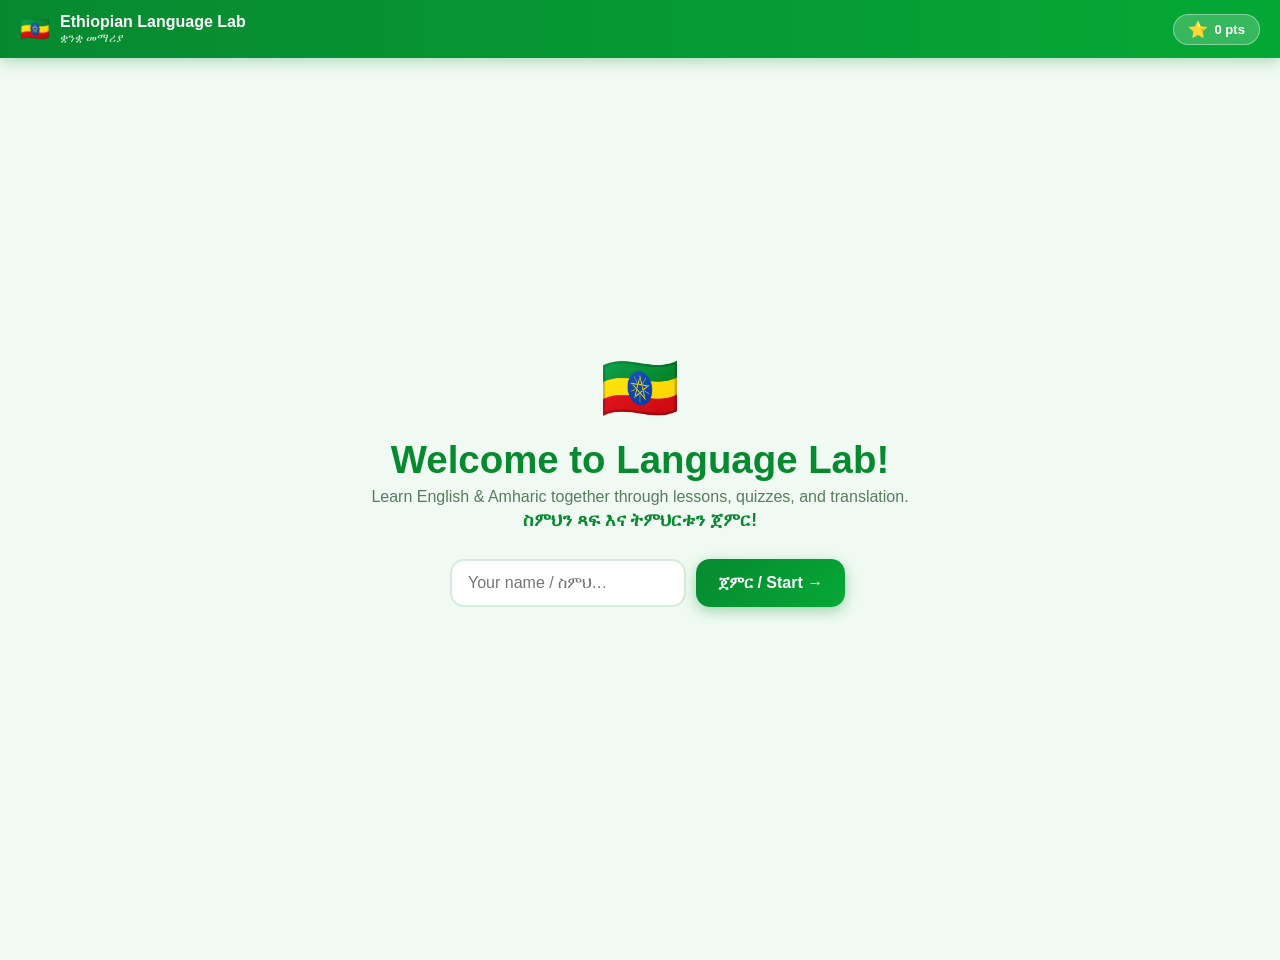
==== English-Amharic-Scratch/templates/index.html @ 26a490f3 "Initial commit: memihr ai — Ethiopian AI Learning Suite (INSA Summer Camp 2026)" ====
<!DOCTYPE html>
<html lang="en">
<head>
<meta charset="UTF-8">
<meta name="viewport" content="width=device-width, initial-scale=1.0">
<title>የቋንቋ ትምህርት — Learn Amharic & English 🇪🇹</title>
<style>
/* ── Reset ── */
*, *::before, *::after { box-sizing: border-box; margin: 0; padding: 0; }

/* ── Tokens — Ethiopian flag palette extended ── */
:root {
  --et-green:   #078930;
  --et-yellow:  #FCDD09;
  --et-red:     #DA121A;
  --et-blue:    #0F47AF;   /* star on the flag */
  --bg:         #f0faf2;
  --card:       #ffffff;
  --border:     #d4edda;
  --text:       #1a2e1c;
  --muted:      #5a7a5e;
  --accent:     #078930;
  --accent2:    #FCDD09;
  --danger:     #DA121A;
  --radius:     20px;
  --shadow:     0 8px 32px rgba(7,137,48,.12);
}

/* ── Base ── */
body {
  font-family: "Segoe UI", Tahoma, "Noto Serif Ethiopic", sans-serif;
  background: var(--bg);
  color: var(--text);
  min-height: 100vh;
  padding-bottom: 60px;
}

/* ── Top bar ── */
.topbar {
  background: linear-gradient(90deg, var(--et-green) 0%, #05a836 100%);
  color: #fff;
  padding: 0 20px;
  display: flex;
  align-items: center;
  justify-content: space-between;
  height: 58px;
  box-shadow: 0 3px 14px rgba(7,137,48,.3);
  position: sticky;
  top: 0;
  z-index: 100;
}
.topbar-brand { display: flex; align-items: center; gap: 10px; }
.topbar-flag  { font-size: 1.5rem; }
.topbar-title { font-size: 1rem; font-weight: 800; line-height: 1.2; }
.topbar-title small { font-weight: 400; font-size: .75rem; opacity: .85; display: block; }

.score-badge {
  background: rgba(255,255,255,.2);
  border: 1.5px solid rgba(255,255,255,.4);
  border-radius: 40px;
  padding: 5px 14px;
  font-size: .82rem;
  font-weight: 700;
  display: flex; align-items: center; gap: 6px;
  cursor: pointer;
}
.score-badge .star { color: var(--et-yellow); font-size: 1rem; }

/* ── Welcome / Name screen ── */
#welcome-screen {
  display: flex;
  flex-direction: column;
  align-items: center;
  justify-content: center;
  min-height: calc(100vh - 58px);
  padding: 24px;
  text-align: center;
  animation: fadeUp .5s ease both;
}
.welcome-flag { font-size: 4rem; margin-bottom: 12px; }
.welcome-title {
  font-size: clamp(1.6rem, 6vw, 2.4rem);
  font-weight: 900;
  color: var(--et-green);
  margin-bottom: 6px;
}
.welcome-sub  { color: var(--muted); font-size: 1rem; margin-bottom: 28px; }
.welcome-sub .am { font-size: 1.1rem; color: var(--et-green); font-weight: 700; display: block; margin-top: 4px; }

.name-row { display: flex; gap: 10px; width: 100%; max-width: 380px; }
.name-row input {
  flex: 1;
  border: 2.5px solid var(--border);
  border-radius: 14px;
  padding: 13px 16px;
  font-size: 1rem;
  font-family: inherit;
  color: var(--text);
  background: #fff;
  transition: border-color .2s;
}
.name-row input:focus { outline: none; border-color: var(--et-green); }
.btn-start {
  background: linear-gradient(135deg, var(--et-green), #05a836);
  color: #fff;
  border: none;
  border-radius: 14px;
  padding: 13px 22px;
  font-size: 1rem;
  font-weight: 800;
  cursor: pointer;
  transition: transform .14s, box-shadow .14s;
  box-shadow: 0 4px 14px rgba(7,137,48,.35);
  white-space: nowrap;
}
.btn-start:hover { transform: translateY(-2px); box-shadow: 0 6px 20px rgba(7,137,48,.45); }

/* ── Main app (hidden until name entered) ── */
#app { display: none; }

/* ── Mode nav ── */
.mode-nav {
  display: flex;
  justify-content: center;
  gap: 10px;
  padding: 18px 16px 4px;
  flex-wrap: wrap;
}
.mode-btn {
  background: #fff;
  border: 2.5px solid var(--border);
  border-radius: 40px;
  padding: 9px 20px;
  font-size: .88rem;
  font-weight: 700;
  cursor: pointer;
  transition: all .18s;
  color: var(--muted);
  display: flex; align-items: center; gap: 6px;
}
.mode-btn:hover { border-color: var(--et-green); color: var(--et-green); }
.mode-btn.active {
  background: var(--et-green);
  border-color: var(--et-green);
  color: #fff;
  box-shadow: 0 3px 12px rgba(7,137,48,.3);
}
.mode-btn .badge-new {
  background: var(--et-red);
  color: #fff;
  font-size: .6rem;
  border-radius: 20px;
  padding: 1px 5px;
  font-weight: 800;
}

/* ── Page container ── */
.page { display: none; padding: 18px 12px; max-width: 780px; margin: 0 auto; }
.page.active { display: block; animation: fadeUp .3s ease both; }

/* ── Daily word card ── */
.daily-card {
  background: linear-gradient(135deg, #fff9e0, #fffdf0);
  border: 2px solid var(--et-yellow);
  border-radius: var(--radius);
  padding: 18px 20px;
  margin-bottom: 20px;
  display: flex;
  align-items: center;
  gap: 16px;
  box-shadow: 0 3px 14px rgba(252,221,9,.2);
}
.daily-icon { font-size: 2rem; flex-shrink: 0; }
.daily-text .label { font-size: .72rem; font-weight: 800; text-transform: uppercase; color: #a07800; letter-spacing: .08em; }
.daily-text .en  { font-size: 1.3rem; font-weight: 800; color: var(--text); }
.daily-text .am  { font-size: 1.5rem; font-weight: 900; color: var(--et-green); }
.daily-text .hint { font-size: .8rem; color: var(--muted); margin-top: 2px; }

/* ── Section card ── */
.sec-card {
  background: var(--card);
  border-radius: var(--radius);
  box-shadow: var(--shadow);
  padding: 24px 20px 28px;
  margin-bottom: 20px;
}
.sec-title {
  font-size: 1.1rem;
  font-weight: 800;
  color: var(--et-green);
  margin-bottom: 4px;
}
.sec-title .am { font-size: .9rem; color: var(--muted); font-weight: 600; display: inline; margin-left: 6px; }
.sec-desc { font-size: .85rem; color: var(--muted); margin-bottom: 16px; }

/* ── Category pills ── */
.cat-row {
  display: flex;
  flex-wrap: wrap;
  gap: 8px;
  margin-bottom: 16px;
}
.cat-pill {
  background: #f4f8f5;
  border: 2px solid var(--border);
  border-radius: 40px;
  padding: 6px 14px;
  font-size: .82rem;
  font-weight: 700;
  cursor: pointer;
  transition: all .16s;
  white-space: nowrap;
  color: var(--muted);
}
.cat-pill:hover  { border-color: var(--et-green); color: var(--et-green); }
.cat-pill.active { background: var(--et-green); color: #fff; border-color: var(--et-green); }

/* ── Lesson card (one word at a time) ── */
.lesson-card {
  background: linear-gradient(160deg, #f0faf2 0%, #e8f5ff 100%);
  border: 2px solid #b8e6c4;
  border-radius: var(--radius);
  padding: 28px 24px;
  text-align: center;
  margin-bottom: 20px;
  min-height: 200px;
  display: flex;
  flex-direction: column;
  align-items: center;
  justify-content: center;
  gap: 10px;
  animation: popIn .3s cubic-bezier(.34,1.56,.64,1) both;
}
.lesson-progress-text { font-size: .78rem; color: var(--muted); font-weight: 700; letter-spacing: .06em; text-transform: uppercase; }
.lesson-en {
  font-size: clamp(2rem, 8vw, 3.2rem);
  font-weight: 900;
  color: var(--text);
  line-height: 1;
}
.lesson-am {
  font-size: clamp(2.2rem, 9vw, 3.6rem);
  font-weight: 900;
  color: var(--et-green);
  line-height: 1.1;
}
.lesson-example {
  background: rgba(255,255,255,.8);
  border: 1.5px solid #d4edda;
  border-radius: 12px;
  padding: 10px 16px;
  font-size: .88rem;
  color: var(--muted);
  max-width: 420px;
  line-height: 1.5;
}
.lesson-example strong { color: var(--et-green); }

.lesson-nav {
  display: flex;
  gap: 10px;
  justify-content: center;
  flex-wrap: wrap;
  margin-top: 8px;
}

/* ── Progress bar ── */
.progress-bar-wrap {
  background: #e8f5eb;
  border-radius: 40px;
  height: 10px;
  margin-bottom: 16px;
  overflow: hidden;
}
.progress-bar-fill {
  height: 100%;
  background: linear-gradient(90deg, var(--et-green), #05c940);
  border-radius: 40px;
  transition: width .4s ease;
}

/* ── Word grid (learn mode browsing) ── */
.word-grid {
  display: grid;
  grid-template-columns: repeat(auto-fill, minmax(130px, 1fr));
  gap: 10px;
}
.word-tile {
  background: #fff;
  border: 2px solid var(--border);
  border-radius: 14px;
  padding: 12px 10px;
  text-align: center;
  cursor: pointer;
  transition: all .16s;
}
.word-tile:hover {
  border-color: var(--et-green);
  box-shadow: 0 3px 12px rgba(7,137,48,.15);
  transform: translateY(-2px);
}
.word-tile .w-en { font-size: 1rem; font-weight: 700; color: var(--text); }
.word-tile .w-am { font-size: 1.2rem; font-weight: 800; color: var(--et-green); margin-top: 4px; }
.word-tile.learned { background: #eafaf0; border-color: var(--et-green); }
.word-tile.learned::after { content: "✓"; position: absolute; top: 6px; right: 8px; color: var(--et-green); font-size: .75rem; font-weight: 900; }
.word-tile { position: relative; }

/* ── Quiz ── */
.quiz-score-bar {
  display: flex;
  align-items: center;
  justify-content: space-between;
  margin-bottom: 18px;
  flex-wrap: wrap;
  gap: 8px;
}
.streak-display {
  background: #fff9e0;
  border: 2px solid var(--et-yellow);
  border-radius: 40px;
  padding: 5px 14px;
  font-size: .85rem;
  font-weight: 800;
  color: #7a5f00;
}
.score-display {
  background: #eafaf0;
  border: 2px solid var(--et-green);
  border-radius: 40px;
  padding: 5px 14px;
  font-size: .85rem;
  font-weight: 800;
  color: var(--et-green);
}

.quiz-question-card {
  background: linear-gradient(135deg, #1a3a1e, #0d5c24);
  border-radius: var(--radius);
  padding: 32px 24px;
  text-align: center;
  margin-bottom: 16px;
  color: #fff;
  box-shadow: 0 6px 24px rgba(7,137,48,.3);
}
.quiz-q-label { font-size: .75rem; letter-spacing: .1em; text-transform: uppercase; opacity: .7; margin-bottom: 6px; }
.quiz-q-en {
  font-size: clamp(2rem, 9vw, 4rem);
  font-weight: 900;
  color: var(--et-yellow);
  line-height: 1;
  text-shadow: 2px 2px 8px rgba(0,0,0,.3);
}
.quiz-q-hint { font-size: .85rem; opacity: .65; margin-top: 8px; }

.choices-grid {
  display: grid;
  grid-template-columns: 1fr 1fr;
  gap: 10px;
  margin-bottom: 16px;
}
.choice-btn {
  background: #fff;
  border: 2.5px solid var(--border);
  border-radius: 14px;
  padding: 16px 12px;
  font-size: 1.4rem;
  font-weight: 900;
  cursor: pointer;
  transition: all .16s;
  color: var(--text);
  font-family: "Noto Serif Ethiopic", "Segoe UI", inherit;
}
.choice-btn:hover:not(:disabled) {
  border-color: var(--et-green);
  background: #f0faf2;
  transform: scale(1.03);
}
.choice-btn.correct {
  background: #d4f5e2;
  border-color: var(--et-green);
  color: var(--et-green);
  animation: correctPop .3s ease both;
}
.choice-btn.wrong {
  background: #ffe0e0;
  border-color: var(--et-red);
  color: var(--et-red);
  animation: shake .3s ease both;
}
.choice-btn:disabled { cursor: default; }

.quiz-feedback {
  text-align: center;
  font-size: 1rem;
  font-weight: 800;
  padding: 12px 16px;
  border-radius: 14px;
  margin-bottom: 14px;
  display: none;
  animation: fadeUp .25s ease both;
}
.quiz-feedback.correct-fb { background: #d4f5e2; color: var(--et-green); display: block; }
.quiz-feedback.wrong-fb   { background: #ffe0e0; color: var(--et-red);   display: block; }

/* ── Translate mode ── */
.translate-chips-row {
  display: flex; flex-wrap: wrap; gap: 7px;
  margin-bottom: 14px;
}
.tr-chip {
  background: #fff;
  border: 2px solid var(--border);
  border-radius: 40px;
  padding: 5px 13px;
  font-size: .85rem;
  font-weight: 700;
  cursor: pointer;
  transition: all .14s;
  display: flex; align-items: center; gap: 5px;
  color: var(--text);
}
.tr-chip .chip-am { color: var(--et-green); font-size: 1rem; }
.tr-chip:hover {
  border-color: var(--et-green);
  background: #f0faf2;
  transform: translateY(-1px);
}

.translate-box-wrap { position: relative; margin-bottom: 14px; }
textarea.tr-input {
  width: 100%;
  min-height: 90px;
  border: 2.5px solid var(--border);
  border-radius: 14px;
  padding: 14px 16px 36px;
  font-size: 1.05rem;
  font-family: inherit;
  resize: vertical;
  color: var(--text);
  background: #fafcfa;
  transition: border-color .2s;
  line-height: 1.5;
}
textarea.tr-input:focus { outline: none; border-color: var(--et-green); background: #fff; }
textarea.tr-input::placeholder { color: #aac4ae; }
.tr-char-count {
  position: absolute; bottom: 10px; right: 14px;
  font-size: .72rem; color: var(--muted); pointer-events: none;
}
.tr-char-count.warn { color: var(--et-red); font-weight: 700; }

.result-panel {
  background: linear-gradient(135deg, #eafaf0, #e8f5ff);
  border: 2px solid #b8e6c4;
  border-radius: var(--radius);
  padding: 20px 22px;
  display: none;
  animation: popIn .35s cubic-bezier(.34,1.56,.64,1) both;
}
.result-panel.visible { display: block; }
.result-panel .rp-label { font-size: .72rem; font-weight: 800; text-transform: uppercase; letter-spacing: .08em; color: var(--muted); margin-bottom: 8px; }
.result-panel .rp-en { font-size: .95rem; color: var(--muted); margin-bottom: 6px; }
.result-panel .rp-am { font-size: 1.8rem; font-weight: 900; color: var(--et-green); line-height: 1.2; }
.result-panel .rp-cheer { font-size: .88rem; font-weight: 700; color: #1a2e1c; margin-top: 8px; }

/* ── Message bar ── */
.msg-bar {
  border-radius: 12px; padding: 10px 14px; font-size: .9rem;
  font-weight: 700; display: none; margin: 10px 0;
  align-items: flex-start; gap: 7px; animation: slideDown .2s ease;
}
.msg-bar.err  { background: #ffe0e0; color: var(--et-red); border: 1.5px solid #f5b8b8; display: flex; }
.msg-bar.hint { background: #fffbe6; color: #7a5f00; border: 1.5px solid var(--et-yellow); display: flex; }

/* ── Buttons ── */
.btn {
  border: none; border-radius: 40px;
  padding: 11px 24px; font-size: .95rem;
  font-weight: 800; cursor: pointer;
  display: inline-flex; align-items: center; gap: 7px;
  transition: transform .14s, box-shadow .14s, opacity .14s;
  font-family: inherit;
}
.btn:active  { transform: scale(.96); }
.btn:disabled { opacity: .5; cursor: default; pointer-events: none; }

.btn-primary {
  background: linear-gradient(135deg, var(--et-green), #05a836);
  color: #fff;
  box-shadow: 0 4px 14px rgba(7,137,48,.3);
}
.btn-primary:hover { transform: translateY(-2px); box-shadow: 0 6px 20px rgba(7,137,48,.4); }

.btn-yellow {
  background: linear-gradient(135deg, var(--et-yellow), #f5c800);
  color: #4a3800;
  box-shadow: 0 4px 14px rgba(252,221,9,.35);
}
.btn-yellow:hover { transform: translateY(-2px); }

.btn-ghost {
  background: #f4f8f5; color: var(--muted);
  padding: 9px 18px; font-size: .85rem;
}
.btn-ghost:hover { background: #e8f0ea; color: var(--text); }

.btn-red {
  background: linear-gradient(135deg, var(--et-red), #f03030);
  color: #fff;
  box-shadow: 0 4px 14px rgba(218,18,26,.25);
}

/* ── Stars earned popup ── */
.stars-popup {
  position: fixed;
  top: 70px; right: 16px;
  background: #fff;
  border: 2px solid var(--et-yellow);
  border-radius: 16px;
  padding: 12px 18px;
  font-size: .9rem;
  font-weight: 800;
  color: #7a5f00;
  box-shadow: 0 6px 24px rgba(0,0,0,.12);
  z-index: 200;
  display: none;
  animation: slideDown .25s ease both;
}
.stars-popup.show { display: block; }

/* ── Loading dots ── */
.dots span {
  display: inline-block; width: 7px; height: 7px;
  border-radius: 50%; background: #fff; margin: 0 2px;
  animation: bounce 1s infinite;
}
.dots span:nth-child(2) { animation-delay: .15s; }
.dots span:nth-child(3) { animation-delay: .3s;  }

/* ── Keyframes ── */
@keyframes fadeUp   { from { opacity:0; transform:translateY(14px); } to { opacity:1; transform:translateY(0); } }
@keyframes popIn    { from { opacity:0; transform:scale(.82); }       to { opacity:1; transform:scale(1); } }
@keyframes slideDown{ from { opacity:0; transform:translateY(-8px); } to { opacity:1; transform:translateY(0); } }
@keyframes bounce   { 0%,80%,100%{transform:scale(0);} 40%{transform:scale(1);} }
@keyframes correctPop { 0%{transform:scale(1);} 50%{transform:scale(1.08);} 100%{transform:scale(1);} }
@keyframes shake { 0%,100%{transform:translateX(0);} 25%{transform:translateX(-6px);} 75%{transform:translateX(6px);} }

/* ── Responsive ── */
@media (max-width: 500px) {
  .choices-grid { grid-template-columns: 1fr; }
  .lesson-nav   { flex-direction: column; align-items: center; }
}
</style>
</head>
<body>

<!-- ══════════════════════════════════════════════
     TOP BAR
═══════════════════════════════════════════════ -->
<nav class="topbar" role="navigation">
  <div class="topbar-brand">
    <span class="topbar-flag">🇪🇹</span>
    <div class="topbar-title">
      Ethiopian Language Lab
      <small>ቋንቋ መማሪያ</small>
    </div>
  </div>
  <div class="score-badge" id="score-badge" title="Your score / ውጤትህ">
    <span class="star">⭐</span>
    <span id="badge-score">0 pts</span>
  </div>
</nav>

<!-- Stars popup -->
<div class="stars-popup" id="stars-popup"></div>

<!-- ══════════════════════════════════════════════
     WELCOME SCREEN
═══════════════════════════════════════════════ -->
<div id="welcome-screen">
  <div class="welcome-flag">🇪🇹</div>
  <h1 class="welcome-title">Welcome to Language Lab!</h1>
  <p class="welcome-sub">
    Learn English &amp; Amharic together through lessons, quizzes, and translation.
    <span class="am">ስምህን ጻፍ እና ትምህርቱን ጀምር!</span>
  </p>
  <div class="name-row">
    <input type="text" id="name-input" placeholder="Your name / ስምህ…" maxlength="30" autocomplete="off" />
    <button class="btn-start" id="start-btn">ጀምር / Start →</button>
  </div>
</div>

<!-- ══════════════════════════════════════════════
     MAIN APP
═══════════════════════════════════════════════ -->
<div id="app">

  <!-- Mode nav -->
  <nav class="mode-nav" role="tablist" aria-label="Learning modes">
    <button class="mode-btn active" data-mode="lesson"    role="tab" aria-selected="true">
      📖 Lesson <span class="badge-new am" style="font-size:.7rem;color:var(--muted)">ትምህርት</span>
    </button>
    <button class="mode-btn"        data-mode="quiz"      role="tab" aria-selected="false">
      🧠 Quiz <span class="badge-new am" style="font-size:.7rem;color:var(--muted)">ፈተና</span>
    </button>
    <button class="mode-btn"        data-mode="translate" role="tab" aria-selected="false">
      🌍 Translate <span class="badge-new am" style="font-size:.7rem;color:var(--muted)">ተርጉም</span>
    </button>
  </nav>

  <!-- ── LESSON PAGE ── -->
  <div class="page active" id="page-lesson">

    <!-- Daily word -->
    <div class="daily-card" id="daily-card">
      <div class="daily-icon">📅</div>
      <div class="daily-text">
        <div class="label">Word of the Day / የዛሬ ቃል</div>
        <div class="en" id="daily-en">…</div>
        <div class="am" id="daily-am">…</div>
        <div class="hint" id="daily-hint"></div>
      </div>
    </div>

    <div class="sec-card">
      <div class="sec-title">Choose a Topic <span class="am">/ ርዕሰ ጉዳይ ምረጥ</span></div>
      <div class="sec-desc">Pick a category, then go word by word. / ምድብ ምረጥ፣ ቃል በቃል ተማር።</div>
      <div class="cat-row" id="lesson-cats"></div>
    </div>

    <div class="sec-card" id="lesson-card-wrap" style="display:none">
      <!-- Progress bar -->
      <div class="progress-bar-wrap">
        <div class="progress-bar-fill" id="lesson-progress-fill" style="width:0%"></div>
      </div>

      <!-- Word display -->
      <div class="lesson-card" id="lesson-display">
        <div class="lesson-progress-text" id="lesson-pos">1 / 10</div>
        <div class="lesson-en" id="lesson-en">cat</div>
        <div class="lesson-am" id="lesson-am">ድመት</div>
        <div class="lesson-example" id="lesson-example"></div>
      </div>

      <!-- Nav buttons -->
      <div class="lesson-nav">
        <button class="btn btn-ghost"    id="lesson-prev-btn">← Previous / ቀዳሚ</button>
        <button class="btn btn-primary"  id="lesson-next-btn">Next / ቀጣይ →</button>
        <button class="btn btn-yellow"   id="lesson-quiz-btn">Test me! / ፈትነኝ 🧠</button>
      </div>
    </div>

    <!-- Browse all words in category -->
    <div class="sec-card" id="browse-card" style="display:none">
      <div class="sec-title">All Words <span class="am">/ ሁሉም ቃላት</span></div>
      <div class="word-grid" id="browse-grid"></div>
    </div>

  </div><!-- /lesson page -->

  <!-- ── QUIZ PAGE ── -->
  <div class="page" id="page-quiz">

    <div class="sec-card">
      <div class="sec-title">Quiz Mode <span class="am">/ የፈተና ሁነታ</span></div>
      <div class="sec-desc">See the English word — pick the right Amharic! / እንግሊዝኛ ቃሉን ይዩ — ትክክለኛ አማርኛ ምረጡ!</div>

      <div class="quiz-score-bar">
        <div class="streak-display">🔥 Streak: <span id="streak-count">0</span></div>
        <div class="score-display">⭐ Score: <span id="quiz-score-count">0</span></div>
        <button class="btn btn-ghost" id="quiz-cat-btn" style="font-size:.8rem;padding:6px 14px">Category / ምድብ ▼</button>
      </div>

      <!-- Category selector (collapsible) -->
      <div id="quiz-cat-panel" style="display:none; margin-bottom:14px;">
        <div class="cat-row" id="quiz-cats"></div>
      </div>

      <div class="quiz-question-card">
        <div class="quiz-q-label">What is this in Amharic? / በአማርኛ ምን ይባላል?</div>
        <div class="quiz-q-en"  id="quiz-word">…</div>
        <div class="quiz-q-hint" id="quiz-hint"></div>
      </div>

      <div class="choices-grid" id="choices-grid"></div>

      <div class="quiz-feedback" id="quiz-feedback"></div>

      <div style="display:flex; gap:10px; flex-wrap:wrap;">
        <button class="btn btn-primary" id="next-q-btn" style="display:none">Next Question / ቀጣይ →</button>
        <button class="btn btn-ghost"   id="skip-q-btn">Skip / ዝለል</button>
      </div>
    </div>

  </div><!-- /quiz page -->

  <!-- ── TRANSLATE PAGE ── -->
  <div class="page" id="page-translate">

    <div class="sec-card">
      <div class="sec-title">Free Translation <span class="am">/ ነጻ ትርጉም</span></div>
      <div class="sec-desc">Type any English sentence and the AI translates it to Amharic. / ማንኛውንም እንግሊዝኛ ዓረፍተ ነገር ጻፍ — AI ወደ አማርኛ ይተረጉምልሃል።</div>

      <!-- Quick word chips (top 3 categories) -->
      <div style="margin-bottom:10px;">
        <div style="font-size:.75rem;font-weight:800;text-transform:uppercase;letter-spacing:.07em;color:var(--muted);margin-bottom:8px;">
          Quick Words / ፈጣን ቃላት
        </div>
        <div class="cat-row" id="tr-cat-row"></div>
        <div class="translate-chips-row" id="tr-chips"></div>
      </div>

      <div class="translate-box-wrap">
        <textarea class="tr-input" id="tr-input"
          placeholder="Type English here… / እዚህ እንግሊዝኛ ጻፍ…&#10;e.g. The lion is strong."
          maxlength="200" rows="3" aria-label="English text to translate"></textarea>
        <span class="tr-char-count" id="tr-char-count">0 / 200</span>
      </div>

      <div class="msg-bar" id="tr-msg" role="alert"></div>

      <div style="display:flex; gap:10px; flex-wrap:wrap; margin-bottom:16px;">
        <button class="btn btn-primary" id="tr-btn">🌍 Translate / ተርጉም</button>
        <button class="btn btn-ghost"   id="tr-clear-btn">🗑️ Clear / ሰርዝ</button>
      </div>

      <div class="result-panel" id="tr-result">
        <div class="rp-label">🇪🇹 Amharic Translation / የአማርኛ ትርጉም</div>
        <div class="rp-en"  id="tr-src"></div>
        <div class="rp-am"  id="tr-out"></div>
        <div class="rp-cheer" id="tr-cheer"></div>
      </div>

    </div>
  </div><!-- /translate page -->

</div><!-- /app -->

<!-- ══════════════════════════════════════════════
     SCRIPT
═══════════════════════════════════════════════ -->
<script>
"use strict";

/* ─────────── State ─────────── */
let studentName   = "";
let wordBank      = {};
let allPairs      = [];
let totalScore    = 0;

// Lesson
let lessonCat     = "";
let lessonWords   = [];
let lessonIdx     = 0;
let learnedSet    = new Set();   // "en|am" keys

// Quiz
let quizCat       = "";
let quizStreak    = 0;
let quizScore     = 0;
let currentQuiz   = null;
let quizAnswered  = false;

/* ─────────── Bilingual cheer pools ─────────── */
const CHEERS_CORRECT = [
  "ትክክል ነው! / Correct! 🌟",
  "በጣም ጥሩ! / Excellent! ⭐",
  "አስደናቂ! / Amazing! 🚀",
  "እሩጥ! / Keep going! 🏆",
  "ታላቅ ስራ! / Great job! 💪",
  "ድንቅ ነህ! / You're a star! ✨",
];
const CHEERS_WRONG = [
  "ሞክር እንደገና! / Try again! You'll get it! 💪",
  "ትክክሉ ነው ያለው — ትምህርቱን ቀጥል! / That's the answer — keep learning!",
  "ጥሩ ሙከራ! / Good try! Practice makes perfect! 📚",
];
const CHEERS_TRANSLATE = [
  "ተርጉሟል! / Translated! Ethiopia says hi! 🇪🇹",
  "አዎ! / Yes! Languages connect us! 🌍",
  "ቃሉን ተማርክ! / You learned a word! ⭐",
  "ድንቅ ነህ! / Brilliant work! 🧠",
];

const EXAMPLES = {
  cat:"The cat drinks milk. / ድመቷ ወተት ትጠጣለች።",
  dog:"My dog is happy. / ውሻዬ ደስተኛ ነው።",
  lion:"The lion is strong. / አንበሳው ጠንካራ ነው።",
  bread:"I eat bread every morning. / ጠዋት ዳቦ እበላለሁ።",
  water:"Water is life. / ውሃ ሕይወት ነው።",
  mother:"My mother is kind. / እናቴ ቸር ናት።",
  school:"I love school. / ትምህርት ቤትን እወዳለሁ።",
  book:"This book is interesting. / ይህ መጽሐፍ አስደሳች ነው።",
  happy:"I am happy today. / ዛሬ ደስተኛ ነኝ።",
  hello:"Hello, how are you? / ሰላም፣ እንዴት ናችሁ?",
  sun:"The sun is bright. / ፀሐዩ ደማቅ ነው።",
  run:"Children like to run. / ልጆች ሮጥ ይወዳሉ።",
};

function rand(arr) { return arr[Math.floor(Math.random() * arr.length)]; }
function addScore(pts) {
  totalScore  += pts;
  quizScore   += pts;
  document.getElementById("badge-score").textContent   = totalScore + " pts";
  document.getElementById("quiz-score-count").textContent = quizScore;
  flashStars(pts);
}

function flashStars(pts) {
  const el = document.getElementById("stars-popup");
  el.textContent = `+${pts} ⭐`;
  el.classList.add("show");
  clearTimeout(el._t);
  el._t = setTimeout(() => el.classList.remove("show"), 1600);
}

/* ─────────── Welcome ─────────── */
document.getElementById("start-btn").addEventListener("click", startSession);
document.getElementById("name-input").addEventListener("keydown", e => {
  if (e.key === "Enter") startSession();
});

async function startSession() {
  const val = document.getElementById("name-input").value.trim();
  studentName = val || "Student";
  document.getElementById("welcome-screen").style.display = "none";
  document.getElementById("app").style.display = "block";
  await loadWordBank();
  loadDailyWord();
  initLesson();
  initQuiz();
  initTranslate();
}

/* ─────────── Word bank ─────────── */
async function loadWordBank() {
  try {
    const res = await fetch("/wordbank");
    wordBank  = await res.json();
    allPairs  = Object.values(wordBank).flat();
  } catch {
    wordBank = {};
    allPairs = [];
  }
}

/* ─────────── Daily word ─────────── */
async function loadDailyWord() {
  try {
    const res  = await fetch("/dailyword");
    const data = await res.json();
    document.getElementById("daily-en").textContent   = data.en;
    document.getElementById("daily-am").textContent   = data.am;
    document.getElementById("daily-hint").textContent =
      `Today's word for ${studentName} — try using it in a sentence!`;
  } catch {
    document.getElementById("daily-en").textContent = "hello";
    document.getElementById("daily-am").textContent = "ሰላም";
  }
}

/* ─────────────────────────────────────
   LESSON
──────────────────────────────────────*/
function initLesson() {
  const catsEl = document.getElementById("lesson-cats");
  catsEl.innerHTML = "";
  Object.keys(wordBank).forEach((cat, i) => {
    const btn = document.createElement("button");
    btn.className   = "cat-pill" + (i === 0 ? " active" : "");
    btn.textContent = cat;
    btn.addEventListener("click", () => startLesson(cat, btn));
    catsEl.appendChild(btn);
  });
  // Auto-start first category
  const cats = Object.keys(wordBank);
  if (cats.length) startLesson(cats[0], catsEl.firstChild);
}

function startLesson(cat, clickedBtn) {
  lessonCat   = cat;
  lessonWords = wordBank[cat] || [];
  lessonIdx   = 0;

  document.querySelectorAll("#lesson-cats .cat-pill").forEach(b => b.classList.remove("active"));
  clickedBtn.classList.add("active");

  document.getElementById("lesson-card-wrap").style.display = "";
  document.getElementById("browse-card").style.display      = "";

  renderLessonWord();
  renderBrowseGrid();
}

function renderLessonWord() {
  if (!lessonWords.length) return;
  const w   = lessonWords[lessonIdx];
  const pct = Math.round(((lessonIdx) / lessonWords.length) * 100);

  document.getElementById("lesson-pos").textContent      = `${lessonIdx + 1} / ${lessonWords.length}`;
  document.getElementById("lesson-en").textContent       = w.en;
  document.getElementById("lesson-am").textContent       = w.am;
  document.getElementById("lesson-progress-fill").style.width = pct + "%";

  const ex = EXAMPLES[w.en];
  const exEl = document.getElementById("lesson-example");
  if (ex) {
    exEl.innerHTML = `📝 <strong>Example:</strong> ${ex}`;
    exEl.style.display = "";
  } else {
    exEl.style.display = "none";
  }

  // Trigger re-animation
  const card = document.getElementById("lesson-display");
  card.style.animation = "none";
  void card.offsetWidth;
  card.style.animation = "";
}

document.getElementById("lesson-next-btn").addEventListener("click", () => {
  if (!lessonWords.length) return;
  // Mark current as learned
  const w = lessonWords[lessonIdx];
  learnedSet.add(`${w.en}|${w.am}`);
  addScore(2);

  lessonIdx = (lessonIdx + 1) % lessonWords.length;
  renderLessonWord();
  renderBrowseGrid();
});

document.getElementById("lesson-prev-btn").addEventListener("click", () => {
  if (!lessonWords.length) return;
  lessonIdx = (lessonIdx - 1 + lessonWords.length) % lessonWords.length;
  renderLessonWord();
});

document.getElementById("lesson-quiz-btn").addEventListener("click", () => {
  quizCat = lessonCat;
  switchMode("quiz");
  loadQuizQuestion();
});

function renderBrowseGrid() {
  const grid = document.getElementById("browse-grid");
  grid.innerHTML = "";
  lessonWords.forEach(w => {
    const tile = document.createElement("div");
    tile.className = "word-tile" + (learnedSet.has(`${w.en}|${w.am}`) ? " learned" : "");
    tile.innerHTML = `<div class="w-en">${w.en}</div><div class="w-am">${w.am}</div>`;
    tile.addEventListener("click", () => {
      // Jump to that word in lesson
      const idx = lessonWords.indexOf(w);
      if (idx >= 0) { lessonIdx = idx; renderLessonWord(); }
    });
    grid.appendChild(tile);
  });
}

/* ─────────────────────────────────────
   QUIZ
──────────────────────────────────────*/
function initQuiz() {
  // Category selector inside quiz
  const catsEl = document.getElementById("quiz-cats");
  catsEl.innerHTML = "";
  const allBtn = document.createElement("button");
  allBtn.className   = "cat-pill active";
  allBtn.textContent = "🌍 All / ሁሉም";
  allBtn.addEventListener("click", () => {
    quizCat = "";
    document.querySelectorAll("#quiz-cats .cat-pill").forEach(b => b.classList.remove("active"));
    allBtn.classList.add("active");
    loadQuizQuestion();
  });
  catsEl.appendChild(allBtn);

  Object.keys(wordBank).forEach(cat => {
    const btn = document.createElement("button");
    btn.className   = "cat-pill";
    btn.textContent = cat;
    btn.addEventListener("click", () => {
      quizCat = cat;
      document.querySelectorAll("#quiz-cats .cat-pill").forEach(b => b.classList.remove("active"));
      btn.classList.add("active");
      loadQuizQuestion();
    });
    catsEl.appendChild(btn);
  });

  document.getElementById("quiz-cat-btn").addEventListener("click", () => {
    const panel = document.getElementById("quiz-cat-panel");
    panel.style.display = panel.style.display === "none" ? "" : "none";
  });

  loadQuizQuestion();
}

async function loadQuizQuestion() {
  quizAnswered = false;
  document.getElementById("quiz-feedback").className = "quiz-feedback";
  document.getElementById("next-q-btn").style.display = "none";

  const url = quizCat
    ? `/quiz?category=${encodeURIComponent(quizCat)}`
    : "/quiz";

  try {
    const res  = await fetch(url);
    currentQuiz = await res.json();
  } catch {
    document.getElementById("quiz-word").textContent = "Error loading question";
    return;
  }

  document.getElementById("quiz-word").textContent = currentQuiz.question_en;
  document.getElementById("quiz-hint").textContent =
    `Hint: starts with "${currentQuiz.correct[0]}" / 힌트: "${currentQuiz.correct[0]}" ይጀምራል`;

  // Render choices
  const grid = document.getElementById("choices-grid");
  grid.innerHTML = "";
  currentQuiz.choices.forEach(choice => {
    const btn = document.createElement("button");
    btn.className   = "choice-btn";
    btn.textContent = choice;
    btn.addEventListener("click", () => handleAnswer(choice, btn));
    grid.appendChild(btn);
  });
}

function handleAnswer(choice, btn) {
  if (quizAnswered) return;
  quizAnswered = true;

  const correct  = currentQuiz.correct;
  const isRight  = choice === correct;
  const fbEl     = document.getElementById("quiz-feedback");
  const allBtns  = document.querySelectorAll(".choice-btn");

  // Mark buttons
  allBtns.forEach(b => {
    b.disabled = true;
    if (b.textContent === correct) b.classList.add("correct");
  });

  if (isRight) {
    btn.classList.add("correct");
    quizStreak++;
    const pts = 5 + (quizStreak >= 3 ? 5 : 0); // bonus at 3+ streak
    addScore(pts);
    fbEl.className = "quiz-feedback correct-fb";
    fbEl.innerHTML = `${rand(CHEERS_CORRECT)}<br>
      <span style="font-size:.82rem;font-weight:600;opacity:.8">
        Streak: ${quizStreak} 🔥 ${quizStreak >= 3 ? " Bonus +5! / ጉርሻ! ⭐" : ""}
      </span>`;
  } else {
    btn.classList.add("wrong");
    quizStreak = 0;
    fbEl.className = "quiz-feedback wrong-fb";
    fbEl.innerHTML = `${rand(CHEERS_WRONG)}<br>
      <span style="font-size:.82rem;font-weight:600">
        ትክክሉ: <strong>${correct}</strong> (${currentQuiz.question_en})
      </span>`;
  }

  document.getElementById("streak-count").textContent = quizStreak;
  document.getElementById("next-q-btn").style.display = "";
}

document.getElementById("next-q-btn").addEventListener("click", loadQuizQuestion);
document.getElementById("skip-q-btn").addEventListener("click", () => {
  quizStreak = 0;
  document.getElementById("streak-count").textContent = 0;
  loadQuizQuestion();
});

/* ─────────────────────────────────────
   TRANSLATE
──────────────────────────────────────*/
function initTranslate() {
  const cats   = Object.keys(wordBank).slice(0, 4);
  const catRow = document.getElementById("tr-cat-row");
  catRow.innerHTML = "";

  cats.forEach((cat, i) => {
    const btn = document.createElement("button");
    btn.className   = "cat-pill" + (i === 0 ? " active" : "");
    btn.textContent = cat;
    btn.addEventListener("click", () => {
      document.querySelectorAll("#tr-cat-row .cat-pill").forEach(b => b.classList.remove("active"));
      btn.classList.add("active");
      renderTrChips(cat);
    });
    catRow.appendChild(btn);
  });

  if (cats.length) renderTrChips(cats[0]);
}

function renderTrChips(cat) {
  const chips = document.getElementById("tr-chips");
  chips.innerHTML = "";
  (wordBank[cat] || []).forEach(w => {
    const btn = document.createElement("button");
    btn.className = "tr-chip";
    btn.innerHTML = `${w.en} <span class="chip-am">${w.am}</span>`;
    btn.title     = `${w.en} = ${w.am}`;
    btn.addEventListener("click", () => {
      const inp = document.getElementById("tr-input");
      const v   = inp.value.trimEnd();
      inp.value = v + (v && !v.endsWith(" ") ? " " : "") + w.en;
      updateTrChar();
      inp.focus();
      hideTrMsg();
    });
    chips.appendChild(btn);
  });
}

// Char counter
const trInput = document.getElementById("tr-input");
trInput.addEventListener("input", updateTrChar);
function updateTrChar() {
  const len = trInput.value.length;
  const el  = document.getElementById("tr-char-count");
  el.textContent = `${len} / 200`;
  el.classList.toggle("warn", len >= 180);
}

function showTrMsg(txt, type = "err") {
  const el = document.getElementById("tr-msg");
  el.textContent = txt;
  el.className   = `msg-bar ${type}`;
}
function hideTrMsg() {
  document.getElementById("tr-msg").className = "msg-bar";
}

document.getElementById("tr-btn").addEventListener("click", doTranslate);
document.getElementById("tr-clear-btn").addEventListener("click", () => {
  trInput.value = "";
  updateTrChar();
  hideTrMsg();
  document.getElementById("tr-result").classList.remove("visible");
  trInput.focus();
});
trInput.addEventListener("keydown", e => {
  if (e.key === "Enter" && (e.metaKey || e.ctrlKey)) doTranslate();
});

async function doTranslate() {
  const text = trInput.value.trim();
  hideTrMsg();
  document.getElementById("tr-result").classList.remove("visible");

  if (!text) {
    showTrMsg("😊 Please type something first! / ቀደም ብሎ ጻፍ!");
    return;
  }
  if (text.split(/\s+/).length > 15) {
    showTrMsg("✂️ Try 15 words or fewer / ከ15 ቃላት ያነሰ ሞክር።");
    return;
  }

  const btn = document.getElementById("tr-btn");
  btn.disabled = true;
  btn.innerHTML = `<span class="dots"><span></span><span></span><span></span></span> ትርጉም እየሰጠ ነው…`;

  try {
    const res  = await fetch("/translate", {
      method: "POST",
      headers: { "Content-Type": "application/json" },
      body: JSON.stringify({ text }),
    });
    const data = await res.json();
    if (!res.ok) {
      showTrMsg("😬 " + (data.error || "Something went wrong / ችግር ተፈጥሯል"));
    } else {
      document.getElementById("tr-src").textContent   = `"${data.source}"`;
      document.getElementById("tr-out").textContent   = data.translation;
      document.getElementById("tr-cheer").textContent = rand(CHEERS_TRANSLATE);
      document.getElementById("tr-result").classList.add("visible");
      addScore(3);
    }
  } catch {
    showTrMsg("🖥️ Server not reachable / አገልጋዩ አይደርስም።");
  } finally {
    btn.disabled = false;
    btn.innerHTML = "🌍 Translate / ተርጉም";
  }
}

/* ─────────────────────────────────────
   MODE SWITCHING
──────────────────────────────────────*/
document.querySelectorAll(".mode-btn").forEach(btn => {
  btn.addEventListener("click", () => switchMode(btn.dataset.mode));
});

function switchMode(mode) {
  document.querySelectorAll(".mode-btn").forEach(b => {
    const isActive = b.dataset.mode === mode;
    b.classList.toggle("active", isActive);
    b.setAttribute("aria-selected", isActive ? "true" : "false");
  });
  document.querySelectorAll(".page").forEach(p => {
    p.classList.toggle("active", p.id === `page-${mode}`);
  });
  // Reset quiz score display when entering quiz
  if (mode === "quiz") {
    quizScore = 0;
    document.getElementById("quiz-score-count").textContent = "0";
    document.getElementById("streak-count").textContent = quizStreak;
  }
}
</script>
</body>
</html>
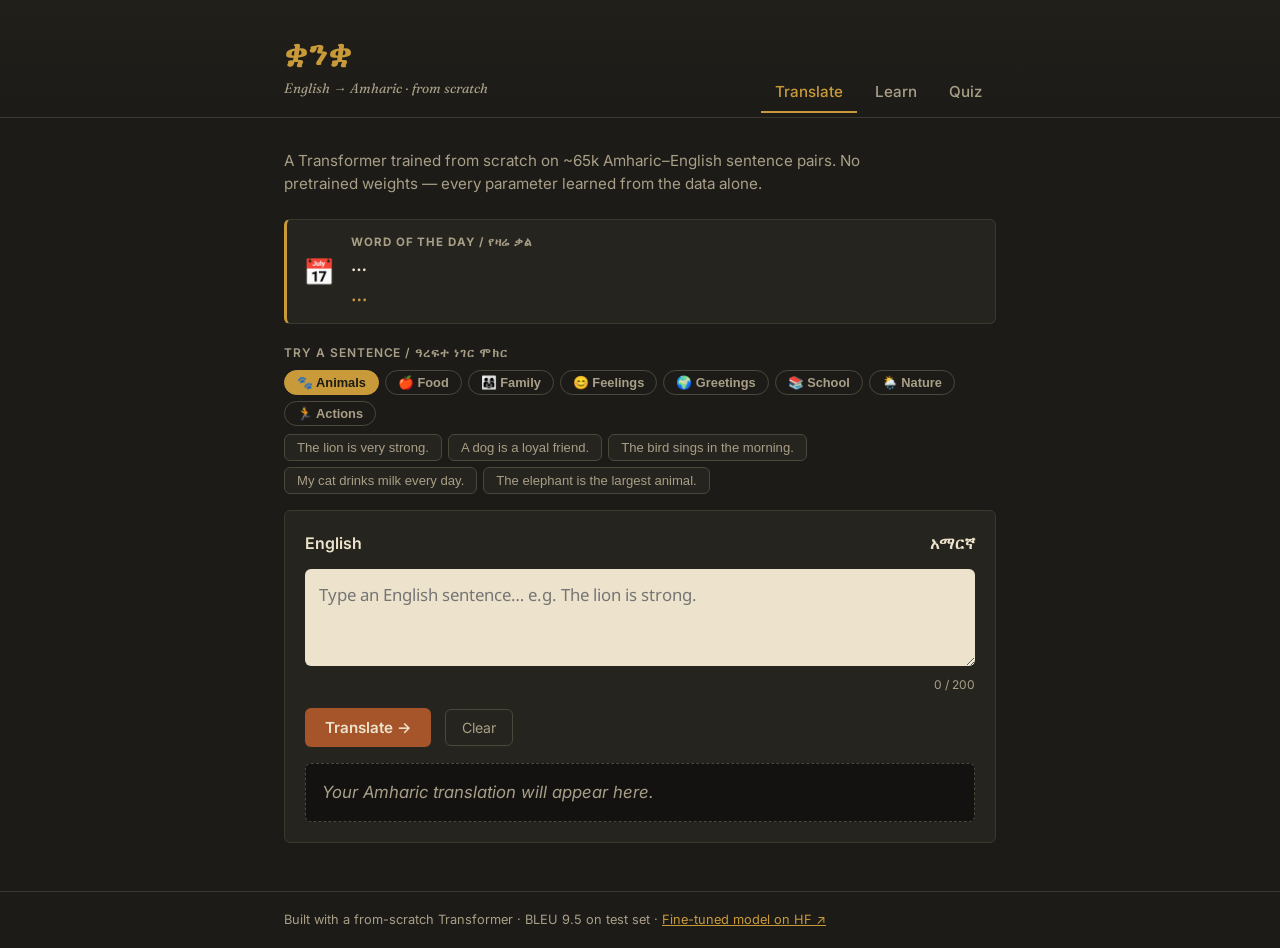
==== commit 0dedaf5c: "Redesign UI to match Adulis aesthetic — dark ink theme, gold accents, Fraunces serif" ====
--- a/English-Amharic-Scratch/templates/index.html
+++ b/English-Amharic-Scratch/templates/index.html
@@ -3,1218 +3,686 @@
 <head>
 <meta charset="UTF-8">
 <meta name="viewport" content="width=device-width, initial-scale=1.0">
-<title>የቋንቋ ትምህርት — Learn Amharic & English 🇪🇹</title>
+<title>ቋንቋ — English → Amharic</title>
+<link rel="preconnect" href="https://fonts.googleapis.com">
+<link rel="preconnect" href="https://fonts.gstatic.com" crossorigin>
+<link href="https://fonts.googleapis.com/css2?family=Fraunces:opsz,wght@9..144,400;9..144,600;9..144,700&family=Inter:wght@400;500;600&family=Noto+Sans+Ethiopic:wght@400;600&display=swap" rel="stylesheet">
 <style>
-/* ── Reset ── */
-*, *::before, *::after { box-sizing: border-box; margin: 0; padding: 0; }
-
-/* ── Tokens — Ethiopian flag palette extended ── */
 :root {
-  --et-green:   #078930;
-  --et-yellow:  #FCDD09;
-  --et-red:     #DA121A;
-  --et-blue:    #0F47AF;   /* star on the flag */
-  --bg:         #f0faf2;
-  --card:       #ffffff;
-  --border:     #d4edda;
-  --text:       #1a2e1c;
-  --muted:      #5a7a5e;
-  --accent:     #078930;
-  --accent2:    #FCDD09;
-  --danger:     #DA121A;
-  --radius:     20px;
-  --shadow:     0 8px 32px rgba(7,137,48,.12);
-}
-
-/* ── Base ── */
-body {
-  font-family: "Segoe UI", Tahoma, "Noto Serif Ethiopic", sans-serif;
-  background: var(--bg);
-  color: var(--text);
-  min-height: 100vh;
-  padding-bottom: 60px;
-}
-
-/* ── Top bar ── */
-.topbar {
-  background: linear-gradient(90deg, var(--et-green) 0%, #05a836 100%);
-  color: #fff;
-  padding: 0 20px;
-  display: flex;
-  align-items: center;
-  justify-content: space-between;
-  height: 58px;
-  box-shadow: 0 3px 14px rgba(7,137,48,.3);
-  position: sticky;
-  top: 0;
-  z-index: 100;
-}
-.topbar-brand { display: flex; align-items: center; gap: 10px; }
-.topbar-flag  { font-size: 1.5rem; }
-.topbar-title { font-size: 1rem; font-weight: 800; line-height: 1.2; }
-.topbar-title small { font-weight: 400; font-size: .75rem; opacity: .85; display: block; }
-
-.score-badge {
-  background: rgba(255,255,255,.2);
-  border: 1.5px solid rgba(255,255,255,.4);
-  border-radius: 40px;
-  padding: 5px 14px;
-  font-size: .82rem;
-  font-weight: 700;
-  display: flex; align-items: center; gap: 6px;
-  cursor: pointer;
-}
-.score-badge .star { color: var(--et-yellow); font-size: 1rem; }
-
-/* ── Welcome / Name screen ── */
-#welcome-screen {
-  display: flex;
-  flex-direction: column;
-  align-items: center;
-  justify-content: center;
-  min-height: calc(100vh - 58px);
-  padding: 24px;
-  text-align: center;
-  animation: fadeUp .5s ease both;
-}
-.welcome-flag { font-size: 4rem; margin-bottom: 12px; }
-.welcome-title {
-  font-size: clamp(1.6rem, 6vw, 2.4rem);
-  font-weight: 900;
-  color: var(--et-green);
-  margin-bottom: 6px;
-}
-.welcome-sub  { color: var(--muted); font-size: 1rem; margin-bottom: 28px; }
-.welcome-sub .am { font-size: 1.1rem; color: var(--et-green); font-weight: 700; display: block; margin-top: 4px; }
-
-.name-row { display: flex; gap: 10px; width: 100%; max-width: 380px; }
-.name-row input {
-  flex: 1;
-  border: 2.5px solid var(--border);
-  border-radius: 14px;
-  padding: 13px 16px;
-  font-size: 1rem;
-  font-family: inherit;
-  color: var(--text);
-  background: #fff;
-  transition: border-color .2s;
-}
-.name-row input:focus { outline: none; border-color: var(--et-green); }
-.btn-start {
-  background: linear-gradient(135deg, var(--et-green), #05a836);
-  color: #fff;
-  border: none;
-  border-radius: 14px;
-  padding: 13px 22px;
-  font-size: 1rem;
-  font-weight: 800;
-  cursor: pointer;
-  transition: transform .14s, box-shadow .14s;
-  box-shadow: 0 4px 14px rgba(7,137,48,.35);
-  white-space: nowrap;
-}
-.btn-start:hover { transform: translateY(-2px); box-shadow: 0 6px 20px rgba(7,137,48,.45); }
-
-/* ── Main app (hidden until name entered) ── */
-#app { display: none; }
-
-/* ── Mode nav ── */
-.mode-nav {
-  display: flex;
-  justify-content: center;
-  gap: 10px;
-  padding: 18px 16px 4px;
-  flex-wrap: wrap;
-}
-.mode-btn {
-  background: #fff;
-  border: 2.5px solid var(--border);
-  border-radius: 40px;
-  padding: 9px 20px;
-  font-size: .88rem;
-  font-weight: 700;
-  cursor: pointer;
-  transition: all .18s;
-  color: var(--muted);
-  display: flex; align-items: center; gap: 6px;
-}
-.mode-btn:hover { border-color: var(--et-green); color: var(--et-green); }
-.mode-btn.active {
-  background: var(--et-green);
-  border-color: var(--et-green);
-  color: #fff;
-  box-shadow: 0 3px 12px rgba(7,137,48,.3);
-}
-.mode-btn .badge-new {
-  background: var(--et-red);
-  color: #fff;
-  font-size: .6rem;
-  border-radius: 20px;
-  padding: 1px 5px;
-  font-weight: 800;
-}
-
-/* ── Page container ── */
-.page { display: none; padding: 18px 12px; max-width: 780px; margin: 0 auto; }
-.page.active { display: block; animation: fadeUp .3s ease both; }
-
-/* ── Daily word card ── */
-.daily-card {
-  background: linear-gradient(135deg, #fff9e0, #fffdf0);
-  border: 2px solid var(--et-yellow);
-  border-radius: var(--radius);
-  padding: 18px 20px;
-  margin-bottom: 20px;
-  display: flex;
-  align-items: center;
-  gap: 16px;
-  box-shadow: 0 3px 14px rgba(252,221,9,.2);
-}
-.daily-icon { font-size: 2rem; flex-shrink: 0; }
-.daily-text .label { font-size: .72rem; font-weight: 800; text-transform: uppercase; color: #a07800; letter-spacing: .08em; }
-.daily-text .en  { font-size: 1.3rem; font-weight: 800; color: var(--text); }
-.daily-text .am  { font-size: 1.5rem; font-weight: 900; color: var(--et-green); }
-.daily-text .hint { font-size: .8rem; color: var(--muted); margin-top: 2px; }
-
-/* ── Section card ── */
-.sec-card {
-  background: var(--card);
-  border-radius: var(--radius);
-  box-shadow: var(--shadow);
-  padding: 24px 20px 28px;
-  margin-bottom: 20px;
-}
-.sec-title {
-  font-size: 1.1rem;
-  font-weight: 800;
-  color: var(--et-green);
-  margin-bottom: 4px;
-}
-.sec-title .am { font-size: .9rem; color: var(--muted); font-weight: 600; display: inline; margin-left: 6px; }
-.sec-desc { font-size: .85rem; color: var(--muted); margin-bottom: 16px; }
-
-/* ── Category pills ── */
-.cat-row {
-  display: flex;
-  flex-wrap: wrap;
-  gap: 8px;
-  margin-bottom: 16px;
-}
+  --ink:              #1c1b17;
+  --ink-panel:        #26241e;
+  --parchment:        #ede3cc;
+  --clay:             #a6552b;
+  --clay-bright:      #c46a3a;
+  --gold:             #c99a3a;
+  --sea:              #3c8377;
+  --text-on-parchment:#2a2116;
+  --text-on-ink:      #ede3cc;
+  --text-muted:       #a99f88;
+  --radius:           6px;
+}
+
+*,*::before,*::after { box-sizing: border-box; margin: 0; padding: 0; }
+
+html,body {
+  background: var(--ink);
+  color: var(--text-on-ink);
+  font-family: 'Inter', system-ui, sans-serif;
+  font-size: 16px;
+  line-height: 1.5;
+}
+
+:lang(am) { font-family: 'Noto Sans Ethiopic','Inter',sans-serif; }
+
+.wrap { max-width: 760px; margin: 0 auto; padding: 0 24px; }
+
+/* ── header ── */
+.site-header {
+  border-bottom: 1px solid #3a382f;
+  background: linear-gradient(180deg,#201f1a,var(--ink));
+}
+.header-row {
+  display: flex; align-items: flex-end;
+  justify-content: space-between; flex-wrap: wrap;
+  gap: 16px; padding-top: 28px; padding-bottom: 0;
+}
+.wordmark { display: flex; flex-direction: column; padding-bottom: 18px; }
+.wordmark-main {
+  font-family: 'Fraunces',serif; font-size: 2.1rem;
+  font-weight: 600; color: var(--gold); letter-spacing: .01em;
+}
+.wordmark-sub {
+  font-size: .85rem; color: var(--text-muted);
+  font-style: italic; font-family: 'Fraunces',serif;
+}
+.header-right { display: flex; flex-direction: column; align-items: flex-end; gap: 6px; padding-bottom: 4px; }
+.tabs { display: flex; gap: 4px; }
+.tab-btn {
+  background: none; border: none; color: var(--text-muted);
+  font-family: 'Inter',sans-serif; font-size: .95rem; font-weight: 500;
+  padding: 10px 14px; cursor: pointer;
+  border-bottom: 2px solid transparent;
+  transition: color .15s, border-color .15s;
+}
+.tab-btn:hover { color: var(--text-on-ink); }
+.tab-btn.is-active { color: var(--gold); border-bottom-color: var(--gold); }
+
+/* ── panels ── */
+main.wrap { padding-top: 32px; padding-bottom: 48px; min-height: 60vh; }
+.panel { display: none; }
+.panel.is-active { display: block; }
+.panel-intro { color: var(--text-muted); font-size: .95rem; max-width: 60ch; margin-bottom: 24px; }
+
+/* ── translate ── */
+.translate-card {
+  background: var(--ink-panel); border: 1px solid #3a382f;
+  border-radius: var(--radius); padding: 20px;
+}
+.direction-row {
+  display: flex; align-items: center; gap: 14px; margin-bottom: 14px;
+}
+.direction-label { font-weight: 600; color: var(--text-on-ink); min-width: 100px; }
+#tgt-label { text-align: right; }
+.src-input {
+  width: 100%; background: var(--parchment); color: var(--text-on-parchment);
+  border: none; border-radius: var(--radius); padding: 14px;
+  font-size: 1.05rem; resize: vertical;
+  font-family: 'Noto Sans Ethiopic','Inter',sans-serif;
+}
+.src-input:focus { outline: 2px solid var(--gold); outline-offset: 1px; }
+.translate-actions { display: flex; align-items: center; gap: 14px; margin-top: 14px; flex-wrap: wrap; }
+.primary-btn {
+  background: var(--clay); color: var(--parchment); border: none;
+  border-radius: var(--radius); padding: 10px 20px;
+  font-size: .95rem; font-weight: 600; font-family: 'Inter',sans-serif;
+  cursor: pointer; transition: background .15s;
+}
+.primary-btn:hover { background: var(--clay-bright); }
+.primary-btn:disabled { background: #55503f; cursor: not-allowed; }
+.ghost-btn {
+  background: none; border: 1px solid #4a473b; color: var(--text-muted);
+  border-radius: var(--radius); padding: 9px 16px;
+  font-size: .88rem; font-family: 'Inter',sans-serif; cursor: pointer;
+  transition: border-color .15s, color .15s;
+}
+.ghost-btn:hover { border-color: var(--gold); color: var(--text-on-ink); }
+.status-text { color: var(--text-muted); font-size: .9rem; }
+.status-text.is-error { color: #d97757; }
+.output-box {
+  margin-top: 16px; background: #131210; border: 1px dashed #4a473b;
+  border-radius: var(--radius); padding: 16px; min-height: 48px; font-size: 1.05rem;
+}
+.output-placeholder { color: var(--text-muted); font-style: italic; }
+
+/* sentence chips */
+.chips-section { margin-bottom: 16px; }
+.chips-label {
+  font-size: .75rem; font-weight: 600; letter-spacing: .08em;
+  text-transform: uppercase; color: var(--text-muted); margin-bottom: 8px;
+}
+.cat-row { display: flex; flex-wrap: wrap; gap: 6px; margin-bottom: 8px; }
 .cat-pill {
-  background: #f4f8f5;
-  border: 2px solid var(--border);
-  border-radius: 40px;
-  padding: 6px 14px;
-  font-size: .82rem;
-  font-weight: 700;
-  cursor: pointer;
-  transition: all .16s;
-  white-space: nowrap;
-  color: var(--muted);
-}
-.cat-pill:hover  { border-color: var(--et-green); color: var(--et-green); }
-.cat-pill.active { background: var(--et-green); color: #fff; border-color: var(--et-green); }
-
-/* ── Lesson card (one word at a time) ── */
-.lesson-card {
-  background: linear-gradient(160deg, #f0faf2 0%, #e8f5ff 100%);
-  border: 2px solid #b8e6c4;
-  border-radius: var(--radius);
-  padding: 28px 24px;
-  text-align: center;
-  margin-bottom: 20px;
-  min-height: 200px;
-  display: flex;
-  flex-direction: column;
-  align-items: center;
-  justify-content: center;
-  gap: 10px;
-  animation: popIn .3s cubic-bezier(.34,1.56,.64,1) both;
-}
-.lesson-progress-text { font-size: .78rem; color: var(--muted); font-weight: 700; letter-spacing: .06em; text-transform: uppercase; }
-.lesson-en {
-  font-size: clamp(2rem, 8vw, 3.2rem);
-  font-weight: 900;
-  color: var(--text);
-  line-height: 1;
-}
-.lesson-am {
-  font-size: clamp(2.2rem, 9vw, 3.6rem);
-  font-weight: 900;
-  color: var(--et-green);
-  line-height: 1.1;
-}
-.lesson-example {
-  background: rgba(255,255,255,.8);
-  border: 1.5px solid #d4edda;
-  border-radius: 12px;
-  padding: 10px 16px;
-  font-size: .88rem;
-  color: var(--muted);
-  max-width: 420px;
-  line-height: 1.5;
-}
-.lesson-example strong { color: var(--et-green); }
-
-.lesson-nav {
-  display: flex;
-  gap: 10px;
-  justify-content: center;
-  flex-wrap: wrap;
-  margin-top: 8px;
-}
-
-/* ── Progress bar ── */
-.progress-bar-wrap {
-  background: #e8f5eb;
-  border-radius: 40px;
-  height: 10px;
-  margin-bottom: 16px;
-  overflow: hidden;
-}
-.progress-bar-fill {
-  height: 100%;
-  background: linear-gradient(90deg, var(--et-green), #05c940);
-  border-radius: 40px;
-  transition: width .4s ease;
-}
-
-/* ── Word grid (learn mode browsing) ── */
+  background: none; border: 1px solid #4a473b; border-radius: 999px;
+  color: var(--text-muted); font-size: .8rem; font-weight: 600;
+  padding: 4px 12px; cursor: pointer; transition: all .15s;
+}
+.cat-pill:hover { border-color: var(--gold); color: var(--gold); }
+.cat-pill.active { background: var(--gold); border-color: var(--gold); color: #1c1b17; }
+.chips-row { display: flex; flex-wrap: wrap; gap: 6px; }
+.sent-chip {
+  background: var(--ink-panel); border: 1px solid #4a473b;
+  border-radius: var(--radius); color: var(--text-muted);
+  font-size: .82rem; padding: 5px 12px; cursor: pointer;
+  transition: border-color .15s, color .15s;
+}
+.sent-chip:hover { border-color: var(--gold); color: var(--text-on-ink); }
+.char-count { font-size: .75rem; color: var(--text-muted); margin-top: 4px; text-align: right; }
+.char-count.warn { color: #d97757; }
+
+/* ── learn ── */
+.learn-layout { display: grid; grid-template-columns: 220px 1fr; gap: 20px; }
+@media(max-width:640px){ .learn-layout{ grid-template-columns:1fr; } }
+.cat-list { list-style:none; max-height:480px; overflow-y:auto; border-right:1px solid #3a382f; }
+.cat-item {
+  padding: 10px 12px; cursor:pointer; color:var(--text-muted);
+  font-size:.88rem; border-left:2px solid transparent;
+}
+.cat-item:hover { color:var(--text-on-ink); }
+.cat-item.is-active { color:var(--gold); border-left-color:var(--gold); background:#201f1a; }
 .word-grid {
-  display: grid;
-  grid-template-columns: repeat(auto-fill, minmax(130px, 1fr));
-  gap: 10px;
+  display:grid; grid-template-columns:repeat(auto-fill,minmax(110px,1fr)); gap:8px;
+  padding: 4px 0;
 }
 .word-tile {
-  background: #fff;
-  border: 2px solid var(--border);
-  border-radius: 14px;
-  padding: 12px 10px;
-  text-align: center;
-  cursor: pointer;
-  transition: all .16s;
-}
-.word-tile:hover {
-  border-color: var(--et-green);
-  box-shadow: 0 3px 12px rgba(7,137,48,.15);
-  transform: translateY(-2px);
-}
-.word-tile .w-en { font-size: 1rem; font-weight: 700; color: var(--text); }
-.word-tile .w-am { font-size: 1.2rem; font-weight: 800; color: var(--et-green); margin-top: 4px; }
-.word-tile.learned { background: #eafaf0; border-color: var(--et-green); }
-.word-tile.learned::after { content: "✓"; position: absolute; top: 6px; right: 8px; color: var(--et-green); font-size: .75rem; font-weight: 900; }
-.word-tile { position: relative; }
-
-/* ── Quiz ── */
-.quiz-score-bar {
-  display: flex;
-  align-items: center;
-  justify-content: space-between;
-  margin-bottom: 18px;
-  flex-wrap: wrap;
-  gap: 8px;
-}
-.streak-display {
-  background: #fff9e0;
-  border: 2px solid var(--et-yellow);
-  border-radius: 40px;
-  padding: 5px 14px;
-  font-size: .85rem;
-  font-weight: 800;
-  color: #7a5f00;
-}
-.score-display {
-  background: #eafaf0;
-  border: 2px solid var(--et-green);
-  border-radius: 40px;
-  padding: 5px 14px;
-  font-size: .85rem;
-  font-weight: 800;
-  color: var(--et-green);
-}
-
-.quiz-question-card {
-  background: linear-gradient(135deg, #1a3a1e, #0d5c24);
-  border-radius: var(--radius);
-  padding: 32px 24px;
-  text-align: center;
-  margin-bottom: 16px;
-  color: #fff;
-  box-shadow: 0 6px 24px rgba(7,137,48,.3);
-}
-.quiz-q-label { font-size: .75rem; letter-spacing: .1em; text-transform: uppercase; opacity: .7; margin-bottom: 6px; }
-.quiz-q-en {
-  font-size: clamp(2rem, 9vw, 4rem);
-  font-weight: 900;
-  color: var(--et-yellow);
-  line-height: 1;
-  text-shadow: 2px 2px 8px rgba(0,0,0,.3);
-}
-.quiz-q-hint { font-size: .85rem; opacity: .65; margin-top: 8px; }
-
-.choices-grid {
-  display: grid;
-  grid-template-columns: 1fr 1fr;
-  gap: 10px;
-  margin-bottom: 16px;
-}
-.choice-btn {
-  background: #fff;
-  border: 2.5px solid var(--border);
-  border-radius: 14px;
-  padding: 16px 12px;
-  font-size: 1.4rem;
-  font-weight: 900;
-  cursor: pointer;
-  transition: all .16s;
-  color: var(--text);
-  font-family: "Noto Serif Ethiopic", "Segoe UI", inherit;
-}
-.choice-btn:hover:not(:disabled) {
-  border-color: var(--et-green);
-  background: #f0faf2;
-  transform: scale(1.03);
-}
-.choice-btn.correct {
-  background: #d4f5e2;
-  border-color: var(--et-green);
-  color: var(--et-green);
-  animation: correctPop .3s ease both;
-}
-.choice-btn.wrong {
-  background: #ffe0e0;
-  border-color: var(--et-red);
-  color: var(--et-red);
-  animation: shake .3s ease both;
-}
-.choice-btn:disabled { cursor: default; }
-
-.quiz-feedback {
-  text-align: center;
-  font-size: 1rem;
-  font-weight: 800;
-  padding: 12px 16px;
-  border-radius: 14px;
-  margin-bottom: 14px;
-  display: none;
-  animation: fadeUp .25s ease both;
-}
-.quiz-feedback.correct-fb { background: #d4f5e2; color: var(--et-green); display: block; }
-.quiz-feedback.wrong-fb   { background: #ffe0e0; color: var(--et-red);   display: block; }
-
-/* ── Translate mode ── */
-.translate-chips-row {
-  display: flex; flex-wrap: wrap; gap: 7px;
-  margin-bottom: 14px;
-}
-.tr-chip {
-  background: #fff;
-  border: 2px solid var(--border);
-  border-radius: 40px;
-  padding: 5px 13px;
-  font-size: .85rem;
-  font-weight: 700;
-  cursor: pointer;
-  transition: all .14s;
-  display: flex; align-items: center; gap: 5px;
-  color: var(--text);
-}
-.tr-chip .chip-am { color: var(--et-green); font-size: 1rem; }
-.tr-chip:hover {
-  border-color: var(--et-green);
-  background: #f0faf2;
-  transform: translateY(-1px);
-}
-
-.translate-box-wrap { position: relative; margin-bottom: 14px; }
-textarea.tr-input {
-  width: 100%;
-  min-height: 90px;
-  border: 2.5px solid var(--border);
-  border-radius: 14px;
-  padding: 14px 16px 36px;
-  font-size: 1.05rem;
-  font-family: inherit;
-  resize: vertical;
-  color: var(--text);
-  background: #fafcfa;
-  transition: border-color .2s;
-  line-height: 1.5;
-}
-textarea.tr-input:focus { outline: none; border-color: var(--et-green); background: #fff; }
-textarea.tr-input::placeholder { color: #aac4ae; }
-.tr-char-count {
-  position: absolute; bottom: 10px; right: 14px;
-  font-size: .72rem; color: var(--muted); pointer-events: none;
-}
-.tr-char-count.warn { color: var(--et-red); font-weight: 700; }
-
-.result-panel {
-  background: linear-gradient(135deg, #eafaf0, #e8f5ff);
-  border: 2px solid #b8e6c4;
-  border-radius: var(--radius);
-  padding: 20px 22px;
-  display: none;
-  animation: popIn .35s cubic-bezier(.34,1.56,.64,1) both;
-}
-.result-panel.visible { display: block; }
-.result-panel .rp-label { font-size: .72rem; font-weight: 800; text-transform: uppercase; letter-spacing: .08em; color: var(--muted); margin-bottom: 8px; }
-.result-panel .rp-en { font-size: .95rem; color: var(--muted); margin-bottom: 6px; }
-.result-panel .rp-am { font-size: 1.8rem; font-weight: 900; color: var(--et-green); line-height: 1.2; }
-.result-panel .rp-cheer { font-size: .88rem; font-weight: 700; color: #1a2e1c; margin-top: 8px; }
-
-/* ── Message bar ── */
-.msg-bar {
-  border-radius: 12px; padding: 10px 14px; font-size: .9rem;
-  font-weight: 700; display: none; margin: 10px 0;
-  align-items: flex-start; gap: 7px; animation: slideDown .2s ease;
-}
-.msg-bar.err  { background: #ffe0e0; color: var(--et-red); border: 1.5px solid #f5b8b8; display: flex; }
-.msg-bar.hint { background: #fffbe6; color: #7a5f00; border: 1.5px solid var(--et-yellow); display: flex; }
-
-/* ── Buttons ── */
-.btn {
-  border: none; border-radius: 40px;
-  padding: 11px 24px; font-size: .95rem;
-  font-weight: 800; cursor: pointer;
-  display: inline-flex; align-items: center; gap: 7px;
-  transition: transform .14s, box-shadow .14s, opacity .14s;
-  font-family: inherit;
-}
-.btn:active  { transform: scale(.96); }
-.btn:disabled { opacity: .5; cursor: default; pointer-events: none; }
-
-.btn-primary {
-  background: linear-gradient(135deg, var(--et-green), #05a836);
-  color: #fff;
-  box-shadow: 0 4px 14px rgba(7,137,48,.3);
-}
-.btn-primary:hover { transform: translateY(-2px); box-shadow: 0 6px 20px rgba(7,137,48,.4); }
-
-.btn-yellow {
-  background: linear-gradient(135deg, var(--et-yellow), #f5c800);
-  color: #4a3800;
-  box-shadow: 0 4px 14px rgba(252,221,9,.35);
-}
-.btn-yellow:hover { transform: translateY(-2px); }
-
-.btn-ghost {
-  background: #f4f8f5; color: var(--muted);
-  padding: 9px 18px; font-size: .85rem;
-}
-.btn-ghost:hover { background: #e8f0ea; color: var(--text); }
-
-.btn-red {
-  background: linear-gradient(135deg, var(--et-red), #f03030);
-  color: #fff;
-  box-shadow: 0 4px 14px rgba(218,18,26,.25);
-}
-
-/* ── Stars earned popup ── */
-.stars-popup {
-  position: fixed;
-  top: 70px; right: 16px;
-  background: #fff;
-  border: 2px solid var(--et-yellow);
-  border-radius: 16px;
-  padding: 12px 18px;
-  font-size: .9rem;
-  font-weight: 800;
-  color: #7a5f00;
-  box-shadow: 0 6px 24px rgba(0,0,0,.12);
-  z-index: 200;
-  display: none;
-  animation: slideDown .25s ease both;
-}
-.stars-popup.show { display: block; }
-
-/* ── Loading dots ── */
-.dots span {
-  display: inline-block; width: 7px; height: 7px;
-  border-radius: 50%; background: #fff; margin: 0 2px;
-  animation: bounce 1s infinite;
-}
-.dots span:nth-child(2) { animation-delay: .15s; }
-.dots span:nth-child(3) { animation-delay: .3s;  }
-
-/* ── Keyframes ── */
-@keyframes fadeUp   { from { opacity:0; transform:translateY(14px); } to { opacity:1; transform:translateY(0); } }
-@keyframes popIn    { from { opacity:0; transform:scale(.82); }       to { opacity:1; transform:scale(1); } }
-@keyframes slideDown{ from { opacity:0; transform:translateY(-8px); } to { opacity:1; transform:translateY(0); } }
-@keyframes bounce   { 0%,80%,100%{transform:scale(0);} 40%{transform:scale(1);} }
-@keyframes correctPop { 0%{transform:scale(1);} 50%{transform:scale(1.08);} 100%{transform:scale(1);} }
-@keyframes shake { 0%,100%{transform:translateX(0);} 25%{transform:translateX(-6px);} 75%{transform:translateX(6px);} }
-
-/* ── Responsive ── */
-@media (max-width: 500px) {
-  .choices-grid { grid-template-columns: 1fr; }
-  .lesson-nav   { flex-direction: column; align-items: center; }
-}
+  background: var(--parchment); color:var(--text-on-parchment);
+  border-radius:var(--radius); padding:10px 8px; text-align:center;
+  cursor:pointer; border:2px solid transparent;
+  transition: border-color .15s, transform .12s;
+}
+.word-tile:hover { border-color:var(--gold); transform:translateY(-2px); }
+.word-tile .w-en { font-size:.9rem; font-weight:600; }
+.word-tile .w-am { font-size:1rem; color:var(--clay); margin-top:3px; }
+.flashcard-big {
+  background:var(--ink-panel); border:1px solid #3a382f;
+  border-radius:var(--radius); padding:28px 24px; text-align:center;
+  margin-bottom:16px;
+}
+.fc-en {
+  font-family:'Fraunces',serif; font-size:2.8rem;
+  font-weight:600; color:var(--text-on-ink); line-height:1;
+}
+.fc-am {
+  font-family:'Noto Sans Ethiopic','Fraunces',serif;
+  font-size:2.4rem; font-weight:600; color:var(--gold);
+  margin-top:10px; line-height:1.3;
+}
+.fc-example {
+  margin-top:14px; font-size:.9rem; color:var(--text-muted);
+  background:#131210; border-left:3px solid var(--gold);
+  border-radius:0 var(--radius) var(--radius) 0; padding:8px 12px;
+  text-align:left;
+}
+.fc-example strong { color:var(--text-on-ink); }
+.progress-bar-wrap { background:#3a382f; border-radius:999px; height:6px; margin-bottom:16px; overflow:hidden; }
+.progress-bar-fill { height:100%; background:var(--gold); border-radius:999px; transition:width .4s ease; }
+.fc-pos { font-size:.8rem; color:var(--text-muted); margin-bottom:10px; }
+.fc-nav { display:flex; gap:8px; flex-wrap:wrap; margin-top:14px; }
+
+/* ── quiz ── */
+.quiz-setup {
+  display:flex; align-items:center; gap:12px; flex-wrap:wrap;
+  background:var(--ink-panel); border:1px solid #3a382f;
+  border-radius:var(--radius); padding:18px; margin-bottom:20px;
+}
+.field-label { color:var(--text-muted); font-size:.85rem; }
+select {
+  background:var(--parchment); color:var(--text-on-parchment);
+  border:none; border-radius:var(--radius); padding:8px 10px;
+  font-family:'Inter',sans-serif;
+}
+.quiz-runner {
+  background:var(--ink-panel); border:1px solid #3a382f;
+  border-radius:var(--radius); padding:22px;
+}
+.quiz-progress { color:var(--text-muted); font-size:.85rem; margin-bottom:10px; }
+.quiz-prompt-label { color:var(--sea); font-size:.8rem; margin:0 0 4px; }
+.quiz-prompt { font-size:1.4rem; font-family:'Fraunces',serif; color:var(--gold); margin:0 0 18px; }
+.quiz-options { list-style:none; display:flex; flex-direction:column; gap:8px; }
+.quiz-option-btn {
+  width:100%; text-align:left; background:var(--parchment);
+  color:var(--text-on-parchment); border:2px solid transparent;
+  border-radius:var(--radius); padding:12px 14px; font-size:1rem;
+  cursor:pointer; font-family:'Noto Sans Ethiopic','Inter',sans-serif;
+}
+.quiz-option-btn:hover:not(:disabled) { border-color:var(--gold); }
+.quiz-option-btn.is-correct { border-color:var(--sea); background:#d7e6df; }
+.quiz-option-btn.is-wrong   { border-color:var(--clay); background:#ecd2c2; }
+.quiz-option-btn:disabled   { cursor:default; }
+.quiz-feedback { margin-top:14px; font-weight:600; min-height:1.2em; }
+.quiz-feedback.is-correct { color:var(--sea); }
+.quiz-feedback.is-wrong   { color:var(--clay-bright); }
+.streak-bar {
+  display:flex; align-items:center; gap:14px; margin-bottom:16px;
+  flex-wrap:wrap;
+}
+.streak-pill {
+  background:var(--ink-panel); border:1px solid #4a473b;
+  border-radius:999px; padding:4px 14px; font-size:.82rem;
+  color:var(--text-muted);
+}
+.streak-pill span { color:var(--gold); font-weight:700; }
+.quiz-result {
+  background:var(--ink-panel); border:1px solid #3a382f;
+  border-radius:var(--radius); padding:32px; text-align:center;
+}
+.quiz-score { font-family:'Fraunces',serif; font-size:1.8rem; color:var(--gold); }
+
+/* ── daily word banner ── */
+.daily-banner {
+  display:flex; align-items:center; gap:16px;
+  background:var(--ink-panel); border:1px solid #3a382f;
+  border-left:3px solid var(--gold); border-radius:var(--radius);
+  padding:14px 16px; margin-bottom:20px;
+}
+.daily-icon { font-size:1.6rem; flex-shrink:0; }
+.daily-label { font-size:.72rem; font-weight:700; letter-spacing:.08em; text-transform:uppercase; color:var(--text-muted); }
+.daily-en { font-size:1.1rem; font-weight:600; color:var(--text-on-ink); }
+.daily-am { font-size:1.3rem; color:var(--gold); font-family:'Noto Sans Ethiopic',sans-serif; }
+
+/* ── footer ── */
+.site-footer {
+  border-top:1px solid #3a382f; padding:18px 0;
+  color:var(--text-muted); font-size:.8rem;
+}
+
+/* ── spinner ── */
+@keyframes pulse-opacity { 0%,100%{opacity:1} 50%{opacity:.35} }
+.spinner { animation:pulse-opacity 1.1s ease-in-out infinite; }
 </style>
 </head>
 <body>
 
-<!-- ══════════════════════════════════════════════
-     TOP BAR
-═══════════════════════════════════════════════ -->
-<nav class="topbar" role="navigation">
-  <div class="topbar-brand">
-    <span class="topbar-flag">🇪🇹</span>
-    <div class="topbar-title">
-      Ethiopian Language Lab
-      <small>ቋንቋ መማሪያ</small>
+<header class="site-header">
+  <div class="wrap header-row">
+    <div class="wordmark">
+      <span class="wordmark-main">ቋንቋ</span>
+      <span class="wordmark-sub">English → Amharic · from scratch</span>
+    </div>
+    <div class="header-right">
+      <nav class="tabs" id="tabs">
+        <button class="tab-btn is-active" data-tab="translate">Translate</button>
+        <button class="tab-btn" data-tab="learn">Learn</button>
+        <button class="tab-btn" data-tab="quiz">Quiz</button>
+      </nav>
     </div>
   </div>
-  <div class="score-badge" id="score-badge" title="Your score / ውጤትህ">
-    <span class="star">⭐</span>
-    <span id="badge-score">0 pts</span>
+</header>
+
+<main class="wrap">
+
+  <!-- ══ TRANSLATE ══ -->
+  <section class="panel is-active" id="panel-translate">
+    <p class="panel-intro">
+      A Transformer trained from scratch on ~65k Amharic–English sentence pairs.
+      No pretrained weights — every parameter learned from the data alone.
+    </p>
+
+    <!-- Daily word -->
+    <div class="daily-banner" id="daily-banner">
+      <div class="daily-icon">📅</div>
+      <div>
+        <div class="daily-label">Word of the Day / የዛሬ ቃል</div>
+        <div class="daily-en" id="daily-en">…</div>
+        <div class="daily-am" id="daily-am">…</div>
+      </div>
+    </div>
+
+    <!-- Sentence suggestions -->
+    <div class="chips-section">
+      <div class="chips-label">Try a sentence / ዓረፍተ ነገር ሞክር</div>
+      <div class="cat-row" id="tr-cat-row"></div>
+      <div class="chips-row" id="tr-chips"></div>
+    </div>
+
+    <div class="translate-card">
+      <div class="direction-row">
+        <span class="direction-label">English</span>
+        <span style="flex:1"></span>
+        <span class="direction-label" style="text-align:right">አማርኛ</span>
+      </div>
+
+      <textarea id="tr-input" class="src-input" rows="3" maxlength="200"
+        placeholder="Type an English sentence… e.g. The lion is strong."></textarea>
+      <div class="char-count" id="tr-char-count">0 / 200</div>
+
+      <div class="translate-actions">
+        <button class="primary-btn" id="tr-btn">Translate →</button>
+        <button class="ghost-btn"   id="tr-clear-btn">Clear</button>
+        <span class="status-text"   id="tr-status"></span>
+      </div>
+
+      <div class="output-box" id="tr-output">
+        <span class="output-placeholder" id="tr-placeholder">Your Amharic translation will appear here.</span>
+      </div>
+    </div>
+  </section>
+
+  <!-- ══ LEARN ══ -->
+  <section class="panel" id="panel-learn">
+    <p class="panel-intro">
+      Browse words by category. Click a tile to zoom in on the flashcard —
+      use the arrows to step through each word.
+    </p>
+    <div class="learn-layout">
+      <ul class="cat-list" id="learn-cat-list"></ul>
+      <div id="learn-content">
+        <!-- progress + flashcard -->
+        <div class="fc-pos" id="fc-pos">—</div>
+        <div class="progress-bar-wrap">
+          <div class="progress-bar-fill" id="fc-progress" style="width:0%"></div>
+        </div>
+        <div class="flashcard-big" id="fc-big" style="display:none">
+          <div class="fc-en"  id="fc-en">—</div>
+          <div class="fc-am"  id="fc-am">—</div>
+          <div class="fc-example" id="fc-example" style="display:none"></div>
+        </div>
+        <div class="fc-nav" id="fc-nav" style="display:none">
+          <button class="ghost-btn" id="fc-prev">← Prev</button>
+          <button class="primary-btn" id="fc-next">Next →</button>
+        </div>
+        <!-- word grid -->
+        <div class="word-grid" id="learn-grid"></div>
+      </div>
+    </div>
+  </section>
+
+  <!-- ══ QUIZ ══ -->
+  <section class="panel" id="panel-quiz">
+    <p class="panel-intro">
+      See the English word — pick the correct Amharic translation.
+    </p>
+
+    <div class="streak-bar">
+      <div class="streak-pill">🔥 Streak <span id="streak-val">0</span></div>
+      <div class="streak-pill">⭐ Score <span id="score-val">0</span></div>
+      <div style="flex:1"></div>
+      <button class="ghost-btn" id="quiz-cat-toggle">Category ▾</button>
+    </div>
+
+    <div id="quiz-cat-panel" style="display:none; margin-bottom:14px;">
+      <div class="cat-row" id="quiz-cats"></div>
+    </div>
+
+    <div class="quiz-runner" id="quiz-runner">
+      <div class="quiz-progress" id="quiz-progress">Question 1</div>
+      <div class="quiz-prompt-label">What is this in Amharic? / በአማርኛ ምን ይባላል?</div>
+      <div class="quiz-prompt"   id="quiz-word">…</div>
+      <ul class="quiz-options"   id="quiz-options"></ul>
+      <div class="quiz-feedback" id="quiz-feedback"></div>
+      <div style="margin-top:14px; display:flex; gap:8px; flex-wrap:wrap;">
+        <button class="primary-btn" id="next-q-btn" style="display:none">Next →</button>
+        <button class="ghost-btn"   id="skip-q-btn">Skip</button>
+      </div>
+    </div>
+  </section>
+
+</main>
+
+<footer class="site-footer">
+  <div class="wrap">
+    Built with a from-scratch Transformer · BLEU 9.5 on test set ·
+    <a href="https://huggingface.co/fenetii/nllb-amharic-english-finetuned"
+       style="color:var(--gold)" target="_blank">Fine-tuned model on HF ↗</a>
   </div>
-</nav>
-
-<!-- Stars popup -->
-<div class="stars-popup" id="stars-popup"></div>
-
-<!-- ══════════════════════════════════════════════
-     WELCOME SCREEN
-═══════════════════════════════════════════════ -->
-<div id="welcome-screen">
-  <div class="welcome-flag">🇪🇹</div>
-  <h1 class="welcome-title">Welcome to Language Lab!</h1>
-  <p class="welcome-sub">
-    Learn English &amp; Amharic together through lessons, quizzes, and translation.
-    <span class="am">ስምህን ጻፍ እና ትምህርቱን ጀምር!</span>
-  </p>
-  <div class="name-row">
-    <input type="text" id="name-input" placeholder="Your name / ስምህ…" maxlength="30" autocomplete="off" />
-    <button class="btn-start" id="start-btn">ጀምር / Start →</button>
-  </div>
-</div>
-
-<!-- ══════════════════════════════════════════════
-     MAIN APP
-═══════════════════════════════════════════════ -->
-<div id="app">
-
-  <!-- Mode nav -->
-  <nav class="mode-nav" role="tablist" aria-label="Learning modes">
-    <button class="mode-btn active" data-mode="lesson"    role="tab" aria-selected="true">
-      📖 Lesson <span class="badge-new am" style="font-size:.7rem;color:var(--muted)">ትምህርት</span>
-    </button>
-    <button class="mode-btn"        data-mode="quiz"      role="tab" aria-selected="false">
-      🧠 Quiz <span class="badge-new am" style="font-size:.7rem;color:var(--muted)">ፈተና</span>
-    </button>
-    <button class="mode-btn"        data-mode="translate" role="tab" aria-selected="false">
-      🌍 Translate <span class="badge-new am" style="font-size:.7rem;color:var(--muted)">ተርጉም</span>
-    </button>
-  </nav>
-
-  <!-- ── LESSON PAGE ── -->
-  <div class="page active" id="page-lesson">
-
-    <!-- Daily word -->
-    <div class="daily-card" id="daily-card">
-      <div class="daily-icon">📅</div>
-      <div class="daily-text">
-        <div class="label">Word of the Day / የዛሬ ቃል</div>
-        <div class="en" id="daily-en">…</div>
-        <div class="am" id="daily-am">…</div>
-        <div class="hint" id="daily-hint"></div>
-      </div>
-    </div>
-
-    <div class="sec-card">
-      <div class="sec-title">Choose a Topic <span class="am">/ ርዕሰ ጉዳይ ምረጥ</span></div>
-      <div class="sec-desc">Pick a category, then go word by word. / ምድብ ምረጥ፣ ቃል በቃል ተማር።</div>
-      <div class="cat-row" id="lesson-cats"></div>
-    </div>
-
-    <div class="sec-card" id="lesson-card-wrap" style="display:none">
-      <!-- Progress bar -->
-      <div class="progress-bar-wrap">
-        <div class="progress-bar-fill" id="lesson-progress-fill" style="width:0%"></div>
-      </div>
-
-      <!-- Word display -->
-      <div class="lesson-card" id="lesson-display">
-        <div class="lesson-progress-text" id="lesson-pos">1 / 10</div>
-        <div class="lesson-en" id="lesson-en">cat</div>
-        <div class="lesson-am" id="lesson-am">ድመት</div>
-        <div class="lesson-example" id="lesson-example"></div>
-      </div>
-
-      <!-- Nav buttons -->
-      <div class="lesson-nav">
-        <button class="btn btn-ghost"    id="lesson-prev-btn">← Previous / ቀዳሚ</button>
-        <button class="btn btn-primary"  id="lesson-next-btn">Next / ቀጣይ →</button>
-        <button class="btn btn-yellow"   id="lesson-quiz-btn">Test me! / ፈትነኝ 🧠</button>
-      </div>
-    </div>
-
-    <!-- Browse all words in category -->
-    <div class="sec-card" id="browse-card" style="display:none">
-      <div class="sec-title">All Words <span class="am">/ ሁሉም ቃላት</span></div>
-      <div class="word-grid" id="browse-grid"></div>
-    </div>
-
-  </div><!-- /lesson page -->
-
-  <!-- ── QUIZ PAGE ── -->
-  <div class="page" id="page-quiz">
-
-    <div class="sec-card">
-      <div class="sec-title">Quiz Mode <span class="am">/ የፈተና ሁነታ</span></div>
-      <div class="sec-desc">See the English word — pick the right Amharic! / እንግሊዝኛ ቃሉን ይዩ — ትክክለኛ አማርኛ ምረጡ!</div>
-
-      <div class="quiz-score-bar">
-        <div class="streak-display">🔥 Streak: <span id="streak-count">0</span></div>
-        <div class="score-display">⭐ Score: <span id="quiz-score-count">0</span></div>
-        <button class="btn btn-ghost" id="quiz-cat-btn" style="font-size:.8rem;padding:6px 14px">Category / ምድብ ▼</button>
-      </div>
-
-      <!-- Category selector (collapsible) -->
-      <div id="quiz-cat-panel" style="display:none; margin-bottom:14px;">
-        <div class="cat-row" id="quiz-cats"></div>
-      </div>
-
-      <div class="quiz-question-card">
-        <div class="quiz-q-label">What is this in Amharic? / በአማርኛ ምን ይባላል?</div>
-        <div class="quiz-q-en"  id="quiz-word">…</div>
-        <div class="quiz-q-hint" id="quiz-hint"></div>
-      </div>
-
-      <div class="choices-grid" id="choices-grid"></div>
-
-      <div class="quiz-feedback" id="quiz-feedback"></div>
-
-      <div style="display:flex; gap:10px; flex-wrap:wrap;">
-        <button class="btn btn-primary" id="next-q-btn" style="display:none">Next Question / ቀጣይ →</button>
-        <button class="btn btn-ghost"   id="skip-q-btn">Skip / ዝለል</button>
-      </div>
-    </div>
-
-  </div><!-- /quiz page -->
-
-  <!-- ── TRANSLATE PAGE ── -->
-  <div class="page" id="page-translate">
-
-    <div class="sec-card">
-      <div class="sec-title">Free Translation <span class="am">/ ነጻ ትርጉም</span></div>
-      <div class="sec-desc">Type any English sentence and the AI translates it to Amharic. / ማንኛውንም እንግሊዝኛ ዓረፍተ ነገር ጻፍ — AI ወደ አማርኛ ይተረጉምልሃል።</div>
-
-      <!-- Quick word chips (top 3 categories) -->
-      <div style="margin-bottom:10px;">
-        <div style="font-size:.75rem;font-weight:800;text-transform:uppercase;letter-spacing:.07em;color:var(--muted);margin-bottom:8px;">
-          Quick Words / ፈጣን ቃላት
-        </div>
-        <div class="cat-row" id="tr-cat-row"></div>
-        <div class="translate-chips-row" id="tr-chips"></div>
-      </div>
-
-      <div class="translate-box-wrap">
-        <textarea class="tr-input" id="tr-input"
-          placeholder="Type English here… / እዚህ እንግሊዝኛ ጻፍ…&#10;e.g. The lion is strong."
-          maxlength="200" rows="3" aria-label="English text to translate"></textarea>
-        <span class="tr-char-count" id="tr-char-count">0 / 200</span>
-      </div>
-
-      <div class="msg-bar" id="tr-msg" role="alert"></div>
-
-      <div style="display:flex; gap:10px; flex-wrap:wrap; margin-bottom:16px;">
-        <button class="btn btn-primary" id="tr-btn">🌍 Translate / ተርጉም</button>
-        <button class="btn btn-ghost"   id="tr-clear-btn">🗑️ Clear / ሰርዝ</button>
-      </div>
-
-      <div class="result-panel" id="tr-result">
-        <div class="rp-label">🇪🇹 Amharic Translation / የአማርኛ ትርጉም</div>
-        <div class="rp-en"  id="tr-src"></div>
-        <div class="rp-am"  id="tr-out"></div>
-        <div class="rp-cheer" id="tr-cheer"></div>
-      </div>
-
-    </div>
-  </div><!-- /translate page -->
-
-</div><!-- /app -->
-
-<!-- ══════════════════════════════════════════════
-     SCRIPT
-═══════════════════════════════════════════════ -->
+</footer>
+
 <script>
 "use strict";
 
-/* ─────────── State ─────────── */
-let studentName   = "";
-let wordBank      = {};
-let allPairs      = [];
-let totalScore    = 0;
-
-// Lesson
-let lessonCat     = "";
-let lessonWords   = [];
-let lessonIdx     = 0;
-let learnedSet    = new Set();   // "en|am" keys
-
-// Quiz
-let quizCat       = "";
-let quizStreak    = 0;
-let quizScore     = 0;
-let currentQuiz   = null;
-let quizAnswered  = false;
-
-/* ─────────── Bilingual cheer pools ─────────── */
-const CHEERS_CORRECT = [
-  "ትክክል ነው! / Correct! 🌟",
-  "በጣም ጥሩ! / Excellent! ⭐",
-  "አስደናቂ! / Amazing! 🚀",
-  "እሩጥ! / Keep going! 🏆",
-  "ታላቅ ስራ! / Great job! 💪",
-  "ድንቅ ነህ! / You're a star! ✨",
-];
-const CHEERS_WRONG = [
-  "ሞክር እንደገና! / Try again! You'll get it! 💪",
-  "ትክክሉ ነው ያለው — ትምህርቱን ቀጥል! / That's the answer — keep learning!",
-  "ጥሩ ሙከራ! / Good try! Practice makes perfect! 📚",
-];
-const CHEERS_TRANSLATE = [
-  "ተርጉሟል! / Translated! Ethiopia says hi! 🇪🇹",
-  "አዎ! / Yes! Languages connect us! 🌍",
-  "ቃሉን ተማርክ! / You learned a word! ⭐",
-  "ድንቅ ነህ! / Brilliant work! 🧠",
-];
+/* ── sentence bank ── */
+const SENTENCE_BANK = {
+  "🐾 Animals": ["The lion is very strong.","A dog is a loyal friend.","The bird sings in the morning.","My cat drinks milk every day.","The elephant is the largest animal."],
+  "🍎 Food":    ["I eat bread every morning.","Water is very important for life.","The mango is sweet and delicious.","We drink milk to stay healthy.","Honey tastes very sweet."],
+  "👨‍👩‍👧 Family":  ["My mother is very kind.","My father works hard every day.","My sister and I go to school.","The family eats together at night.","I love my grandmother very much."],
+  "😊 Feelings":["I am very happy today.","The child is tired after school.","She feels sad when it rains.","We are excited about the holiday.","He is angry because he lost."],
+  "🌍 Greetings":["Hello, how are you today?","Thank you for your help.","Good morning, have a nice day.","I am sorry for the mistake.","Welcome to our home."],
+  "📚 School":  ["I love reading books at school.","The teacher is kind and smart.","Students learn new words every day.","This book is very interesting.","We write and read in class."],
+  "🌦️ Nature":  ["The sun is bright and warm.","It rains a lot in Ethiopia.","The river flows to the sea.","The tree gives us fresh air.","The sky is clear and blue."],
+  "🏃 Actions": ["The children run in the field.","We sing and dance at the festival.","She cooks dinner for her family.","He prays every morning and evening.","They play football after school."],
+};
+
+/* ── word bank ── */
+const WORD_BANK = {
+  "🐾 Animals":  [{"en":"cat","am":"ድመት"},{"en":"dog","am":"ውሻ"},{"en":"bird","am":"ወፍ"},{"en":"fish","am":"ዓሳ"},{"en":"lion","am":"አንበሳ"},{"en":"elephant","am":"ዝሆን"},{"en":"monkey","am":"ዝንጀሮ"},{"en":"horse","am":"ፈረስ"},{"en":"cow","am":"ላም"},{"en":"sheep","am":"በግ"}],
+  "🍎 Food":     [{"en":"bread","am":"ዳቦ"},{"en":"milk","am":"ወተት"},{"en":"water","am":"ውሃ"},{"en":"apple","am":"አፕል"},{"en":"banana","am":"ሙዝ"},{"en":"egg","am":"እንቁላል"},{"en":"rice","am":"ሩዝ"},{"en":"meat","am":"ሥጋ"},{"en":"mango","am":"ማንጎ"},{"en":"honey","am":"ማር"}],
+  "👨‍👩‍👧 Family":   [{"en":"mother","am":"እናት"},{"en":"father","am":"አባት"},{"en":"sister","am":"እህት"},{"en":"brother","am":"ወንድም"},{"en":"baby","am":"ሕፃን"},{"en":"grandmother","am":"አያት"},{"en":"family","am":"ቤተሰብ"},{"en":"child","am":"ልጅ"},{"en":"friend","am":"ጓደኛ"}],
+  "🌈 Colors":   [{"en":"red","am":"ቀይ"},{"en":"blue","am":"ሰማያዊ"},{"en":"green","am":"አረንጓዴ"},{"en":"yellow","am":"ቢጫ"},{"en":"white","am":"ነጭ"},{"en":"black","am":"ጥቁር"},{"en":"orange","am":"ብርቱካናማ"},{"en":"purple","am":"ወይናማ"},{"en":"pink","am":"ሮዝ"},{"en":"brown","am":"ቡናማ"}],
+  "📚 School":   [{"en":"book","am":"መጽሐፍ"},{"en":"pen","am":"እስክርቢቶ"},{"en":"teacher","am":"መምህር"},{"en":"student","am":"ተማሪ"},{"en":"school","am":"ትምህርት ቤት"},{"en":"read","am":"አንብብ"},{"en":"write","am":"ጻፍ"}],
+  "😊 Feelings": [{"en":"happy","am":"ደስተኛ"},{"en":"sad","am":"አዝኗል"},{"en":"angry","am":"የተናደደ"},{"en":"tired","am":"ደክሟል"},{"en":"love","am":"ፍቅር"},{"en":"good","am":"ጥሩ"},{"en":"sorry","am":"ይቅርታ"}],
+  "🗣️ Greetings":[{"en":"hello","am":"ሰላም"},{"en":"goodbye","am":"ቸር ይሁን"},{"en":"thank you","am":"አመሰግናለሁ"},{"en":"please","am":"እባክህ"},{"en":"yes","am":"አዎ"},{"en":"no","am":"አይ"},{"en":"welcome","am":"እንኳን ደህና"}],
+  "🌦️ Nature":   [{"en":"sun","am":"ፀሐይ"},{"en":"moon","am":"ጨረቃ"},{"en":"rain","am":"ዝናብ"},{"en":"tree","am":"ዛፍ"},{"en":"flower","am":"አበባ"},{"en":"sky","am":"ሰማይ"},{"en":"river","am":"ወንዝ"}],
+};
+const ALL_PAIRS = Object.values(WORD_BANK).flat();
 
 const EXAMPLES = {
-  cat:"The cat drinks milk. / ድመቷ ወተት ትጠጣለች።",
-  dog:"My dog is happy. / ውሻዬ ደስተኛ ነው።",
-  lion:"The lion is strong. / አንበሳው ጠንካራ ነው።",
-  bread:"I eat bread every morning. / ጠዋት ዳቦ እበላለሁ።",
-  water:"Water is life. / ውሃ ሕይወት ነው።",
-  mother:"My mother is kind. / እናቴ ቸር ናት።",
-  school:"I love school. / ትምህርት ቤትን እወዳለሁ።",
-  book:"This book is interesting. / ይህ መጽሐፍ አስደሳች ነው።",
-  happy:"I am happy today. / ዛሬ ደስተኛ ነኝ።",
-  hello:"Hello, how are you? / ሰላም፣ እንዴት ናችሁ?",
-  sun:"The sun is bright. / ፀሐዩ ደማቅ ነው።",
-  run:"Children like to run. / ልጆች ሮጥ ይወዳሉ።",
+  cat:"The cat drinks milk. → ድመቷ ወተት ትጠጣለች።",
+  dog:"My dog is happy. → ውሻዬ ደስተኛ ነው።",
+  lion:"The lion is strong. → አንበሳው ጠንካራ ነው።",
+  bread:"I eat bread every morning. → ጠዋት ዳቦ እበላለሁ።",
+  water:"Water is life. → ውሃ ሕይወት ነው።",
+  mother:"My mother is kind. → እናቴ ቸር ናት።",
+  book:"This book is interesting. → ይህ መጽሐፍ አስደሳች ነው።",
+  happy:"I am happy today. → ዛሬ ደስተኛ ነኝ።",
+  hello:"Hello, how are you? → ሰላም፣ እንዴት ናችሁ?",
+  sun:"The sun is bright. → ፀሐዩ ደማቅ ነው።",
 };
 
-function rand(arr) { return arr[Math.floor(Math.random() * arr.length)]; }
-function addScore(pts) {
-  totalScore  += pts;
-  quizScore   += pts;
-  document.getElementById("badge-score").textContent   = totalScore + " pts";
-  document.getElementById("quiz-score-count").textContent = quizScore;
-  flashStars(pts);
-}
-
-function flashStars(pts) {
-  const el = document.getElementById("stars-popup");
-  el.textContent = `+${pts} ⭐`;
-  el.classList.add("show");
-  clearTimeout(el._t);
-  el._t = setTimeout(() => el.classList.remove("show"), 1600);
-}
-
-/* ─────────── Welcome ─────────── */
-document.getElementById("start-btn").addEventListener("click", startSession);
-document.getElementById("name-input").addEventListener("keydown", e => {
-  if (e.key === "Enter") startSession();
+/* ── state ── */
+let quizCat = "", quizStreak = 0, quizScore = 0, quizAnswered = false, currentQuiz = null;
+let learnCat = "", learnWords = [], learnIdx = 0;
+
+function rand(arr){ return arr[Math.floor(Math.random()*arr.length)]; }
+
+/* ── tabs ── */
+document.querySelectorAll(".tab-btn").forEach(btn=>{
+  btn.addEventListener("click",()=>{
+    document.querySelectorAll(".tab-btn").forEach(b=>b.classList.remove("is-active"));
+    document.querySelectorAll(".panel").forEach(p=>p.classList.remove("is-active"));
+    btn.classList.add("is-active");
+    document.getElementById("panel-"+btn.dataset.tab).classList.add("is-active");
+  });
 });
 
-async function startSession() {
-  const val = document.getElementById("name-input").value.trim();
-  studentName = val || "Student";
-  document.getElementById("welcome-screen").style.display = "none";
-  document.getElementById("app").style.display = "block";
-  await loadWordBank();
-  loadDailyWord();
-  initLesson();
-  initQuiz();
-  initTranslate();
-}
-
-/* ─────────── Word bank ─────────── */
-async function loadWordBank() {
-  try {
-    const res = await fetch("/wordbank");
-    wordBank  = await res.json();
-    allPairs  = Object.values(wordBank).flat();
-  } catch {
-    wordBank = {};
-    allPairs = [];
-  }
-}
-
-/* ─────────── Daily word ─────────── */
-async function loadDailyWord() {
-  try {
-    const res  = await fetch("/dailyword");
-    const data = await res.json();
-    document.getElementById("daily-en").textContent   = data.en;
-    document.getElementById("daily-am").textContent   = data.am;
-    document.getElementById("daily-hint").textContent =
-      `Today's word for ${studentName} — try using it in a sentence!`;
-  } catch {
-    document.getElementById("daily-en").textContent = "hello";
-    document.getElementById("daily-am").textContent = "ሰላም";
-  }
-}
-
-/* ─────────────────────────────────────
-   LESSON
-──────────────────────────────────────*/
-function initLesson() {
-  const catsEl = document.getElementById("lesson-cats");
-  catsEl.innerHTML = "";
-  Object.keys(wordBank).forEach((cat, i) => {
-    const btn = document.createElement("button");
-    btn.className   = "cat-pill" + (i === 0 ? " active" : "");
-    btn.textContent = cat;
-    btn.addEventListener("click", () => startLesson(cat, btn));
-    catsEl.appendChild(btn);
-  });
-  // Auto-start first category
-  const cats = Object.keys(wordBank);
-  if (cats.length) startLesson(cats[0], catsEl.firstChild);
-}
-
-function startLesson(cat, clickedBtn) {
-  lessonCat   = cat;
-  lessonWords = wordBank[cat] || [];
-  lessonIdx   = 0;
-
-  document.querySelectorAll("#lesson-cats .cat-pill").forEach(b => b.classList.remove("active"));
-  clickedBtn.classList.add("active");
-
-  document.getElementById("lesson-card-wrap").style.display = "";
-  document.getElementById("browse-card").style.display      = "";
-
-  renderLessonWord();
-  renderBrowseGrid();
-}
-
-function renderLessonWord() {
-  if (!lessonWords.length) return;
-  const w   = lessonWords[lessonIdx];
-  const pct = Math.round(((lessonIdx) / lessonWords.length) * 100);
-
-  document.getElementById("lesson-pos").textContent      = `${lessonIdx + 1} / ${lessonWords.length}`;
-  document.getElementById("lesson-en").textContent       = w.en;
-  document.getElementById("lesson-am").textContent       = w.am;
-  document.getElementById("lesson-progress-fill").style.width = pct + "%";
-
-  const ex = EXAMPLES[w.en];
-  const exEl = document.getElementById("lesson-example");
-  if (ex) {
-    exEl.innerHTML = `📝 <strong>Example:</strong> ${ex}`;
-    exEl.style.display = "";
-  } else {
-    exEl.style.display = "none";
-  }
-
-  // Trigger re-animation
-  const card = document.getElementById("lesson-display");
-  card.style.animation = "none";
-  void card.offsetWidth;
-  card.style.animation = "";
-}
-
-document.getElementById("lesson-next-btn").addEventListener("click", () => {
-  if (!lessonWords.length) return;
-  // Mark current as learned
-  const w = lessonWords[lessonIdx];
-  learnedSet.add(`${w.en}|${w.am}`);
-  addScore(2);
-
-  lessonIdx = (lessonIdx + 1) % lessonWords.length;
-  renderLessonWord();
-  renderBrowseGrid();
-});
-
-document.getElementById("lesson-prev-btn").addEventListener("click", () => {
-  if (!lessonWords.length) return;
-  lessonIdx = (lessonIdx - 1 + lessonWords.length) % lessonWords.length;
-  renderLessonWord();
-});
-
-document.getElementById("lesson-quiz-btn").addEventListener("click", () => {
-  quizCat = lessonCat;
-  switchMode("quiz");
-  loadQuizQuestion();
-});
-
-function renderBrowseGrid() {
-  const grid = document.getElementById("browse-grid");
-  grid.innerHTML = "";
-  lessonWords.forEach(w => {
-    const tile = document.createElement("div");
-    tile.className = "word-tile" + (learnedSet.has(`${w.en}|${w.am}`) ? " learned" : "");
-    tile.innerHTML = `<div class="w-en">${w.en}</div><div class="w-am">${w.am}</div>`;
-    tile.addEventListener("click", () => {
-      // Jump to that word in lesson
-      const idx = lessonWords.indexOf(w);
-      if (idx >= 0) { lessonIdx = idx; renderLessonWord(); }
+/* ── daily word ── */
+async function loadDailyWord(){
+  try{
+    const r = await fetch("/dailyword");
+    const d = await r.json();
+    document.getElementById("daily-en").textContent = d.en;
+    document.getElementById("daily-am").textContent = d.am;
+  }catch{}
+}
+
+/* ── translate ── */
+(function initTranslate(){
+  const cats = Object.keys(SENTENCE_BANK);
+  const catRow = document.getElementById("tr-cat-row");
+  cats.forEach((cat,i)=>{
+    const b = document.createElement("button");
+    b.className = "cat-pill"+(i===0?" active":"");
+    b.textContent = cat;
+    b.addEventListener("click",()=>{
+      catRow.querySelectorAll(".cat-pill").forEach(x=>x.classList.remove("active"));
+      b.classList.add("active");
+      renderChips(cat);
     });
-    grid.appendChild(tile);
-  });
-}
-
-/* ─────────────────────────────────────
-   QUIZ
-──────────────────────────────────────*/
-function initQuiz() {
-  // Category selector inside quiz
-  const catsEl = document.getElementById("quiz-cats");
-  catsEl.innerHTML = "";
-  const allBtn = document.createElement("button");
-  allBtn.className   = "cat-pill active";
-  allBtn.textContent = "🌍 All / ሁሉም";
-  allBtn.addEventListener("click", () => {
-    quizCat = "";
-    document.querySelectorAll("#quiz-cats .cat-pill").forEach(b => b.classList.remove("active"));
-    allBtn.classList.add("active");
-    loadQuizQuestion();
-  });
-  catsEl.appendChild(allBtn);
-
-  Object.keys(wordBank).forEach(cat => {
-    const btn = document.createElement("button");
-    btn.className   = "cat-pill";
-    btn.textContent = cat;
-    btn.addEventListener("click", () => {
-      quizCat = cat;
-      document.querySelectorAll("#quiz-cats .cat-pill").forEach(b => b.classList.remove("active"));
-      btn.classList.add("active");
-      loadQuizQuestion();
+    catRow.appendChild(b);
+  });
+  renderChips(cats[0]);
+})();
+
+function renderChips(cat){
+  const row = document.getElementById("tr-chips");
+  row.innerHTML = "";
+  (SENTENCE_BANK[cat]||[]).forEach(s=>{
+    const b = document.createElement("button");
+    b.className = "sent-chip";
+    b.textContent = s;
+    b.addEventListener("click",()=>{
+      document.getElementById("tr-input").value = s;
+      updateCharCount();
+      document.getElementById("tr-status").textContent = "";
+      document.getElementById("tr-output").innerHTML = '<span class="output-placeholder" id="tr-placeholder">Your Amharic translation will appear here.</span>';
     });
-    catsEl.appendChild(btn);
-  });
-
-  document.getElementById("quiz-cat-btn").addEventListener("click", () => {
-    const panel = document.getElementById("quiz-cat-panel");
-    panel.style.display = panel.style.display === "none" ? "" : "none";
-  });
-
-  loadQuizQuestion();
-}
-
-async function loadQuizQuestion() {
-  quizAnswered = false;
-  document.getElementById("quiz-feedback").className = "quiz-feedback";
-  document.getElementById("next-q-btn").style.display = "none";
-
-  const url = quizCat
-    ? `/quiz?category=${encodeURIComponent(quizCat)}`
-    : "/quiz";
-
-  try {
-    const res  = await fetch(url);
-    currentQuiz = await res.json();
-  } catch {
-    document.getElementById("quiz-word").textContent = "Error loading question";
-    return;
-  }
-
-  document.getElementById("quiz-word").textContent = currentQuiz.question_en;
-  document.getElementById("quiz-hint").textContent =
-    `Hint: starts with "${currentQuiz.correct[0]}" / 힌트: "${currentQuiz.correct[0]}" ይጀምራል`;
-
-  // Render choices
-  const grid = document.getElementById("choices-grid");
-  grid.innerHTML = "";
-  currentQuiz.choices.forEach(choice => {
-    const btn = document.createElement("button");
-    btn.className   = "choice-btn";
-    btn.textContent = choice;
-    btn.addEventListener("click", () => handleAnswer(choice, btn));
-    grid.appendChild(btn);
-  });
-}
-
-function handleAnswer(choice, btn) {
-  if (quizAnswered) return;
-  quizAnswered = true;
-
-  const correct  = currentQuiz.correct;
-  const isRight  = choice === correct;
-  const fbEl     = document.getElementById("quiz-feedback");
-  const allBtns  = document.querySelectorAll(".choice-btn");
-
-  // Mark buttons
-  allBtns.forEach(b => {
-    b.disabled = true;
-    if (b.textContent === correct) b.classList.add("correct");
-  });
-
-  if (isRight) {
-    btn.classList.add("correct");
-    quizStreak++;
-    const pts = 5 + (quizStreak >= 3 ? 5 : 0); // bonus at 3+ streak
-    addScore(pts);
-    fbEl.className = "quiz-feedback correct-fb";
-    fbEl.innerHTML = `${rand(CHEERS_CORRECT)}<br>
-      <span style="font-size:.82rem;font-weight:600;opacity:.8">
-        Streak: ${quizStreak} 🔥 ${quizStreak >= 3 ? " Bonus +5! / ጉርሻ! ⭐" : ""}
-      </span>`;
-  } else {
-    btn.classList.add("wrong");
-    quizStreak = 0;
-    fbEl.className = "quiz-feedback wrong-fb";
-    fbEl.innerHTML = `${rand(CHEERS_WRONG)}<br>
-      <span style="font-size:.82rem;font-weight:600">
-        ትክክሉ: <strong>${correct}</strong> (${currentQuiz.question_en})
-      </span>`;
-  }
-
-  document.getElementById("streak-count").textContent = quizStreak;
-  document.getElementById("next-q-btn").style.display = "";
-}
-
-document.getElementById("next-q-btn").addEventListener("click", loadQuizQuestion);
-document.getElementById("skip-q-btn").addEventListener("click", () => {
-  quizStreak = 0;
-  document.getElementById("streak-count").textContent = 0;
-  loadQuizQuestion();
-});
-
-/* ─────────────────────────────────────
-   TRANSLATE
-──────────────────────────────────────*/
-function initTranslate() {
-  const cats   = Object.keys(wordBank).slice(0, 4);
-  const catRow = document.getElementById("tr-cat-row");
-  catRow.innerHTML = "";
-
-  cats.forEach((cat, i) => {
-    const btn = document.createElement("button");
-    btn.className   = "cat-pill" + (i === 0 ? " active" : "");
-    btn.textContent = cat;
-    btn.addEventListener("click", () => {
-      document.querySelectorAll("#tr-cat-row .cat-pill").forEach(b => b.classList.remove("active"));
-      btn.classList.add("active");
-      renderTrChips(cat);
-    });
-    catRow.appendChild(btn);
-  });
-
-  if (cats.length) renderTrChips(cats[0]);
-}
-
-function renderTrChips(cat) {
-  const chips = document.getElementById("tr-chips");
-  chips.innerHTML = "";
-  (wordBank[cat] || []).forEach(w => {
-    const btn = document.createElement("button");
-    btn.className = "tr-chip";
-    btn.innerHTML = `${w.en} <span class="chip-am">${w.am}</span>`;
-    btn.title     = `${w.en} = ${w.am}`;
-    btn.addEventListener("click", () => {
-      const inp = document.getElementById("tr-input");
-      const v   = inp.value.trimEnd();
-      inp.value = v + (v && !v.endsWith(" ") ? " " : "") + w.en;
-      updateTrChar();
-      inp.focus();
-      hideTrMsg();
-    });
-    chips.appendChild(btn);
-  });
-}
-
-// Char counter
+    row.appendChild(b);
+  });
+}
+
 const trInput = document.getElementById("tr-input");
-trInput.addEventListener("input", updateTrChar);
-function updateTrChar() {
-  const len = trInput.value.length;
-  const el  = document.getElementById("tr-char-count");
-  el.textContent = `${len} / 200`;
-  el.classList.toggle("warn", len >= 180);
-}
-
-function showTrMsg(txt, type = "err") {
-  const el = document.getElementById("tr-msg");
-  el.textContent = txt;
-  el.className   = `msg-bar ${type}`;
-}
-function hideTrMsg() {
-  document.getElementById("tr-msg").className = "msg-bar";
-}
-
+trInput.addEventListener("input", updateCharCount);
+function updateCharCount(){
+  const n = trInput.value.length;
+  const el = document.getElementById("tr-char-count");
+  el.textContent = n+" / 200";
+  el.classList.toggle("warn", n>=180);
+}
+
+trInput.addEventListener("keydown",e=>{ if(e.key==="Enter"&&(e.metaKey||e.ctrlKey)) doTranslate(); });
 document.getElementById("tr-btn").addEventListener("click", doTranslate);
-document.getElementById("tr-clear-btn").addEventListener("click", () => {
-  trInput.value = "";
-  updateTrChar();
-  hideTrMsg();
-  document.getElementById("tr-result").classList.remove("visible");
+document.getElementById("tr-clear-btn").addEventListener("click",()=>{
+  trInput.value="";
+  updateCharCount();
+  document.getElementById("tr-status").textContent="";
+  document.getElementById("tr-output").innerHTML='<span class="output-placeholder">Your Amharic translation will appear here.</span>';
   trInput.focus();
 });
-trInput.addEventListener("keydown", e => {
-  if (e.key === "Enter" && (e.metaKey || e.ctrlKey)) doTranslate();
-});
-
-async function doTranslate() {
+
+async function doTranslate(){
   const text = trInput.value.trim();
-  hideTrMsg();
-  document.getElementById("tr-result").classList.remove("visible");
-
-  if (!text) {
-    showTrMsg("😊 Please type something first! / ቀደም ብሎ ጻፍ!");
-    return;
-  }
-  if (text.split(/\s+/).length > 15) {
-    showTrMsg("✂️ Try 15 words or fewer / ከ15 ቃላት ያነሰ ሞክር።");
-    return;
-  }
+  const status = document.getElementById("tr-status");
+  const out    = document.getElementById("tr-output");
+  status.className = "status-text";
+  status.textContent = "";
+  if(!text){ status.textContent="Please type something first."; return; }
+  if(text.split(/\s+/).length>15){ status.textContent="Keep it under 15 words for best results."; return; }
 
   const btn = document.getElementById("tr-btn");
   btn.disabled = true;
-  btn.innerHTML = `<span class="dots"><span></span><span></span><span></span></span> ትርጉም እየሰጠ ነው…`;
-
-  try {
-    const res  = await fetch("/translate", {
-      method: "POST",
-      headers: { "Content-Type": "application/json" },
-      body: JSON.stringify({ text }),
+  btn.textContent = "Translating…";
+  out.innerHTML = '<span class="output-placeholder spinner">Translating…</span>';
+
+  try{
+    const r = await fetch("/translate",{method:"POST",headers:{"Content-Type":"application/json"},body:JSON.stringify({text})});
+    const d = await r.json();
+    if(!r.ok){
+      status.className="status-text is-error";
+      status.textContent = d.error||"Something went wrong.";
+      out.innerHTML='<span class="output-placeholder">—</span>';
+    } else {
+      out.innerHTML = `<span lang="am" style="font-size:1.2rem;color:var(--gold)">${d.translation}</span><div style="margin-top:8px;font-size:.82rem;color:var(--text-muted)">"${d.source}"</div>`;
+    }
+  }catch{
+    status.className="status-text is-error";
+    status.textContent = "⏳ Server waking up — wait 30 s and retry.";
+    out.innerHTML='<span class="output-placeholder">—</span>';
+  }finally{
+    btn.disabled=false;
+    btn.textContent="Translate →";
+  }
+}
+
+/* ── learn ── */
+(function initLearn(){
+  const list = document.getElementById("learn-cat-list");
+  Object.keys(WORD_BANK).forEach((cat,i)=>{
+    const li = document.createElement("li");
+    li.className = "cat-item"+(i===0?" is-active":"");
+    li.textContent = cat;
+    li.addEventListener("click",()=>{
+      list.querySelectorAll(".cat-item").forEach(x=>x.classList.remove("is-active"));
+      li.classList.add("is-active");
+      startLearn(cat);
     });
-    const data = await res.json();
-    if (!res.ok) {
-      showTrMsg("😬 " + (data.error || "Something went wrong / ችግር ተፈጥሯል"));
-    } else {
-      document.getElementById("tr-src").textContent   = `"${data.source}"`;
-      document.getElementById("tr-out").textContent   = data.translation;
-      document.getElementById("tr-cheer").textContent = rand(CHEERS_TRANSLATE);
-      document.getElementById("tr-result").classList.add("visible");
-      addScore(3);
-    }
-  } catch {
-    showTrMsg("🖥️ Server not reachable / አገልጋዩ አይደርስም።");
-  } finally {
-    btn.disabled = false;
-    btn.innerHTML = "🌍 Translate / ተርጉም";
+    list.appendChild(li);
+  });
+  startLearn(Object.keys(WORD_BANK)[0]);
+})();
+
+function startLearn(cat){
+  learnCat = cat; learnWords = WORD_BANK[cat]||[]; learnIdx = 0;
+  renderFlashcard();
+  renderWordGrid();
+}
+
+function renderFlashcard(){
+  if(!learnWords.length) return;
+  const w = learnWords[learnIdx];
+  const pct = Math.round((learnIdx/learnWords.length)*100);
+  document.getElementById("fc-pos").textContent = `${learnIdx+1} / ${learnWords.length}`;
+  document.getElementById("fc-progress").style.width = pct+"%";
+  document.getElementById("fc-en").textContent = w.en;
+  document.getElementById("fc-am").textContent = w.am;
+  const ex = EXAMPLES[w.en];
+  const exEl = document.getElementById("fc-example");
+  if(ex){ exEl.innerHTML=`<strong>Example:</strong> ${ex}`; exEl.style.display=""; }
+  else  { exEl.style.display="none"; }
+  document.getElementById("fc-big").style.display = "";
+  document.getElementById("fc-nav").style.display = "";
+}
+
+function renderWordGrid(){
+  const grid = document.getElementById("learn-grid");
+  grid.innerHTML = "";
+  learnWords.forEach((w,i)=>{
+    const d = document.createElement("div");
+    d.className = "word-tile";
+    d.innerHTML = `<div class="w-en">${w.en}</div><div class="w-am">${w.am}</div>`;
+    d.addEventListener("click",()=>{ learnIdx=i; renderFlashcard(); });
+    grid.appendChild(d);
+  });
+}
+
+document.getElementById("fc-next").addEventListener("click",()=>{ learnIdx=(learnIdx+1)%learnWords.length; renderFlashcard(); });
+document.getElementById("fc-prev").addEventListener("click",()=>{ learnIdx=(learnIdx-1+learnWords.length)%learnWords.length; renderFlashcard(); });
+
+/* ── quiz ── */
+(function initQuiz(){
+  const catsEl = document.getElementById("quiz-cats");
+  const allBtn = document.createElement("button");
+  allBtn.className="cat-pill active"; allBtn.textContent="🌍 All";
+  allBtn.addEventListener("click",()=>{ quizCat=""; catsEl.querySelectorAll(".cat-pill").forEach(x=>x.classList.remove("active")); allBtn.classList.add("active"); loadQ(); });
+  catsEl.appendChild(allBtn);
+  Object.keys(WORD_BANK).forEach(cat=>{
+    const b=document.createElement("button");
+    b.className="cat-pill"; b.textContent=cat;
+    b.addEventListener("click",()=>{ quizCat=cat; catsEl.querySelectorAll(".cat-pill").forEach(x=>x.classList.remove("active")); b.classList.add("active"); loadQ(); });
+    catsEl.appendChild(b);
+  });
+  document.getElementById("quiz-cat-toggle").addEventListener("click",()=>{
+    const p=document.getElementById("quiz-cat-panel");
+    p.style.display = p.style.display==="none"?"":"none";
+  });
+  loadQ();
+})();
+
+async function loadQ(){
+  quizAnswered=false;
+  document.getElementById("quiz-feedback").className="quiz-feedback";
+  document.getElementById("quiz-feedback").textContent="";
+  document.getElementById("next-q-btn").style.display="none";
+
+  const url = quizCat ? `/quiz?category=${encodeURIComponent(quizCat)}` : "/quiz";
+  try{
+    const r=await fetch(url);
+    currentQuiz=await r.json();
+  }catch{ document.getElementById("quiz-word").textContent="Error"; return; }
+
+  document.getElementById("quiz-word").textContent=currentQuiz.question_en;
+  document.getElementById("quiz-progress").textContent=
+    `Score: ${quizScore}  ·  Streak: ${quizStreak}`;
+
+  const ol=document.getElementById("quiz-options");
+  ol.innerHTML="";
+  currentQuiz.choices.forEach(c=>{
+    const li=document.createElement("li");
+    const btn=document.createElement("button");
+    btn.className="quiz-option-btn"; btn.textContent=c;
+    btn.addEventListener("click",()=>handleAnswer(c,btn));
+    li.appendChild(btn); ol.appendChild(li);
+  });
+}
+
+function handleAnswer(choice,btn){
+  if(quizAnswered) return;
+  quizAnswered=true;
+  const correct=currentQuiz.correct;
+  const isRight=choice===correct;
+  document.querySelectorAll(".quiz-option-btn").forEach(b=>{
+    b.disabled=true;
+    if(b.textContent===correct) b.classList.add("is-correct");
+  });
+  const fb=document.getElementById("quiz-feedback");
+  if(isRight){
+    btn.classList.add("is-correct");
+    quizStreak++; quizScore+=quizStreak>=3?10:5;
+    fb.className="quiz-feedback is-correct";
+    fb.textContent=`✓ Correct! ${quizStreak>=3?"Streak bonus! ":""}`;
+  }else{
+    btn.classList.add("is-wrong");
+    quizStreak=0;
+    fb.className="quiz-feedback is-wrong";
+    fb.textContent=`✗ The answer was: ${correct}`;
   }
-}
-
-/* ─────────────────────────────────────
-   MODE SWITCHING
-──────────────────────────────────────*/
-document.querySelectorAll(".mode-btn").forEach(btn => {
-  btn.addEventListener("click", () => switchMode(btn.dataset.mode));
-});
-
-function switchMode(mode) {
-  document.querySelectorAll(".mode-btn").forEach(b => {
-    const isActive = b.dataset.mode === mode;
-    b.classList.toggle("active", isActive);
-    b.setAttribute("aria-selected", isActive ? "true" : "false");
-  });
-  document.querySelectorAll(".page").forEach(p => {
-    p.classList.toggle("active", p.id === `page-${mode}`);
-  });
-  // Reset quiz score display when entering quiz
-  if (mode === "quiz") {
-    quizScore = 0;
-    document.getElementById("quiz-score-count").textContent = "0";
-    document.getElementById("streak-count").textContent = quizStreak;
-  }
-}
+  document.getElementById("streak-val").textContent=quizStreak;
+  document.getElementById("score-val").textContent=quizScore;
+  document.getElementById("next-q-btn").style.display="";
+}
+
+document.getElementById("next-q-btn").addEventListener("click",loadQ);
+document.getElementById("skip-q-btn").addEventListener("click",()=>{ quizStreak=0; document.getElementById("streak-val").textContent=0; loadQ(); });
+
+/* ── init ── */
+loadDailyWord();
 </script>
 </body>
 </html>
